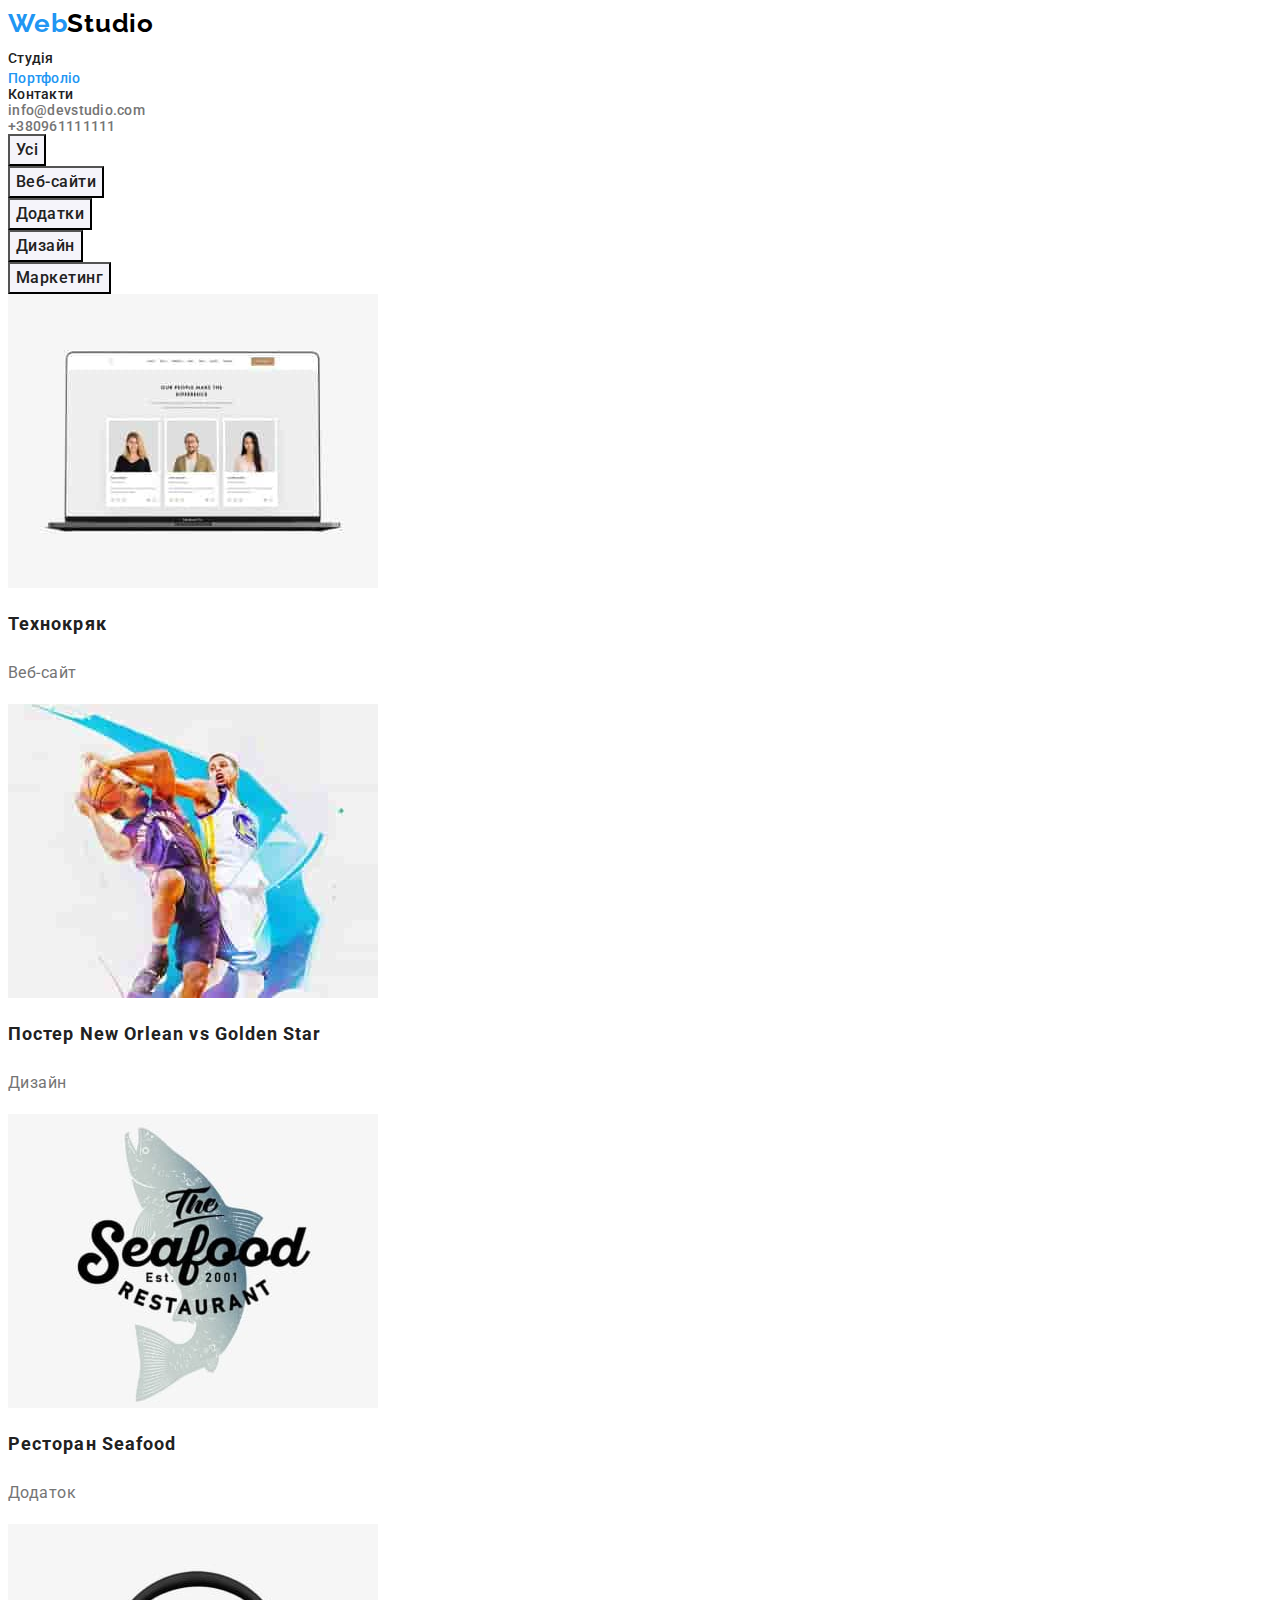
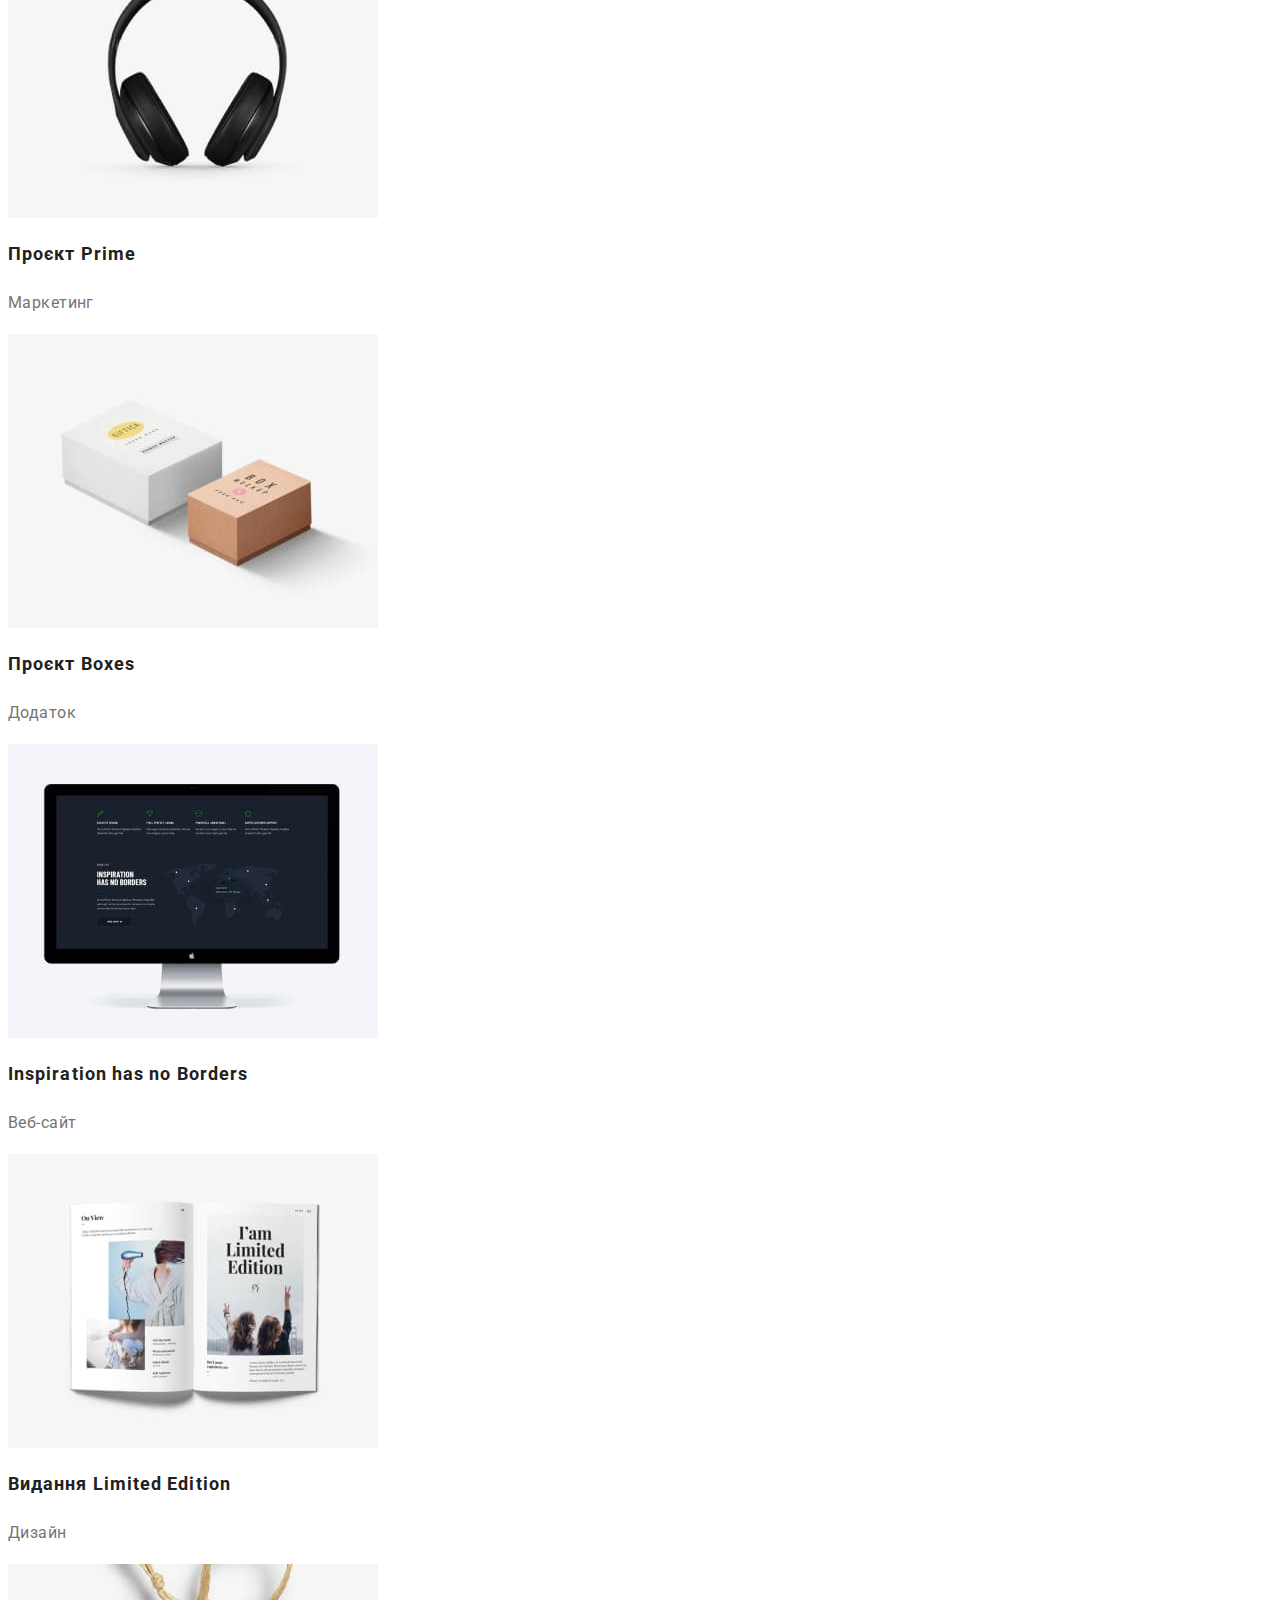
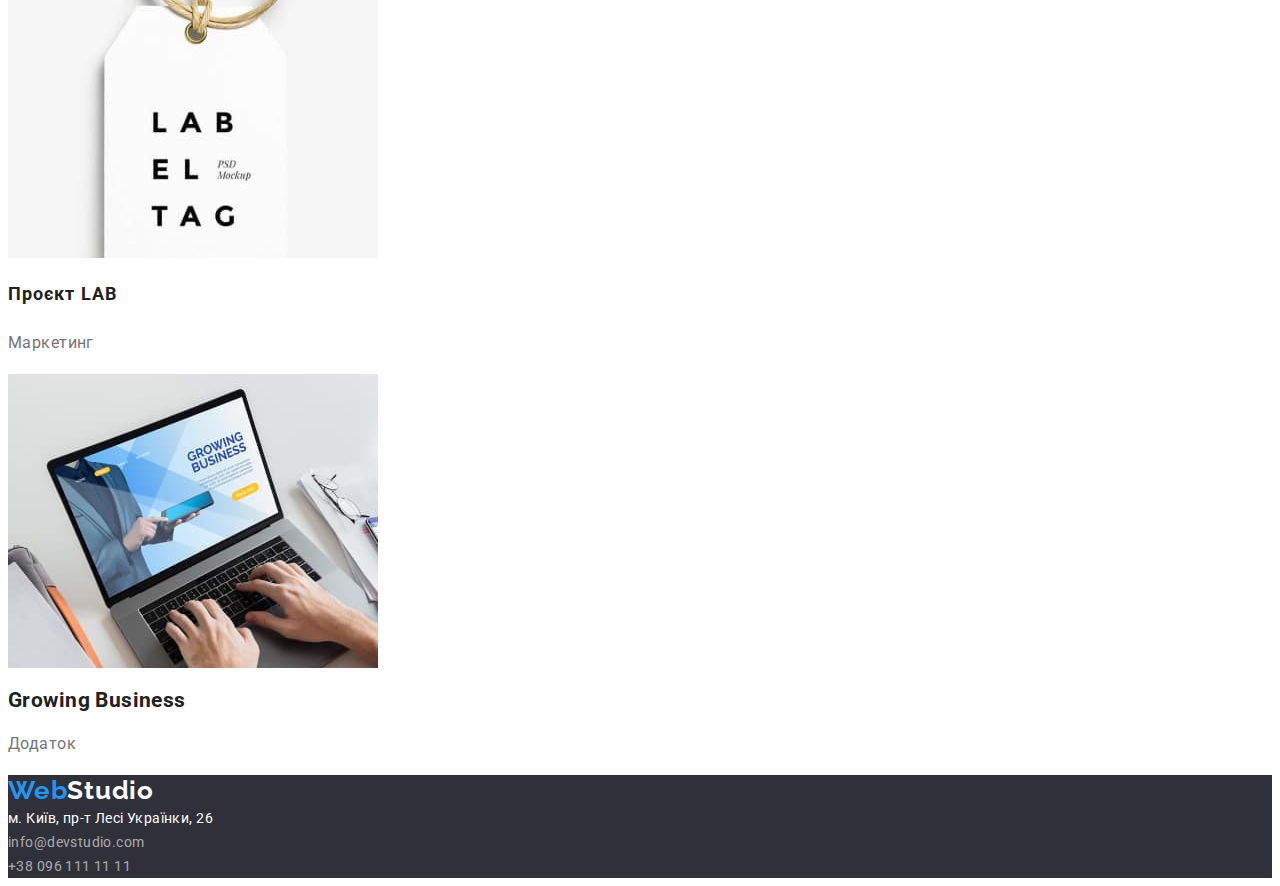
==== portfolio.html @ d277a76b ")" ====
<!DOCTYPE html>
<html lang="uk">
<head>
    <meta charset="UTF-8">
    <meta http-equiv="X-UA-Compatible" content="IE=edge">
    <meta name="viewport" content="width=device-width, initial-scale=1.0">
    <title>WebStudio</title>
    <link rel="preconnect" href="https://fonts.googleapis.com">
<link rel="preconnect" href="https://fonts.gstatic.com" crossorigin>
<link href="https://fonts.googleapis.com/css2?family=Raleway:wght@700&family=Roboto:wght@400;500;700;900&family=Tangerine:wght@700&display=swap" rel="stylesheet">
    <link rel="stylesheet" href="./css/styles.css" />
</head>
<body class="page">
   <header class="header">
    <a lang="en" class="logo" href="./index.html" target="_self" rel="noopener noreferrer">
        Web<span class="logo-header">Studio</span> 
    <nav class="nav">      
        <ul class="nav-list list">
            <li class="nav-item"><a class="link" href="./index.html" target="_self" rel="noopener noreferrer">Студія</a></li>
            <li class="nav-item"><a class="link current" href="./portfolio.html" target="_self" rel="noopener noreferrer">Портфоліо</a></li>
            <li class="nav-item"><a class="link" href="#">Контакти</a></li>
        </ul>
    </nav>
        <ul class="header-contacts list">
          <li class="contacts-item"><a class="link header-link"  href="mailto:info@devstudio.com">info@devstudio.com</a></li> 
           <li class="contacts-item"><a class="link"  href="tel:+380961111111">+380961111111</a></li> 
           
        </ul>
   </header>
   <main class="main">
    <section class="portfolio">
        <h1 class="visually-hidden">наші послуги</h1>
        <ul class="portfolio-button list">
            <li><button class="portfolio-btn"  type="button">Усі</button></li>
            <li><button class="portfolio-btn" type="button">Веб-сайти</button></li>
            <li><button class="portfolio-btn" type="button">Додатки</button></li>
            <li><button class="portfolio-btn" type="button">Дизайн</button></li>
            <li><button class="portfolio-btn" type="button">Маркетинг</button></li>
        </ul>
        <ul class="portfolio-list list">
            <li class="portfolio-item"><img class="img" 
              src="./images/portfolio/img1.jpg" 
              alt="три робітники"
                width="370"
                height="294"/>
                <h2 class="portfolio-heading">Технокряк</h2>
                <p class="portfolio-desc">Веб-сайт</p>
            </li>
                <li class="portfolio-item"> <img class="img" 
              src="./images/portfolio/img2.jpg" 
              alt="постер з двома баскетболістами"
                width="370"
                height="294"/>
            <h2 class="portfolio-heading">Постер <span lang="en">
              New Orlean vs Golden Star
          </span>
        </h2>
            <p class="portfolio-desc">Дизайн</p>
            </li>
                 <li class="portfolio-item"><img class="img" 
              src="./images/portfolio/img3.jpg" 
              alt="лого рибного ресторану"
                width="370"
                height="294"/>
            <h2 class="portfolio-heading">Ресторан<span lang="en">
              Seafood
          </span>
        </h2>
            <p class="portfolio-desc">Додаток</p>
            </li>
               <li class="portfolio-item"><img class="img" 
              src="./images/portfolio/img4.jpg" 
              alt="навушники"
                width="370"
                height="294"/>
            <h2 class="portfolio-heading">Проєкт<span lang="en">
              Prime
          </span></h2>
            <p class="portfolio-desc">Маркетинг</p>
            </li>
               <li class="portfolio-item"><img class="img" 
              src="./images/portfolio/img5.jpg" 
              alt="дві кортонні коробки"
                width="370"
                height="294"/>
            <h2 class="portfolio-heading">Проєкт <span lang="en">
              Boxes
          </span>
        </h2>
            <p class="portfolio-desc">Додаток

            </p>  
            </li>
             <li class="portfolio-item"><img class="img" 
              src="./images/portfolio/img6.jpg" alt="монітор"
                width="370"
                height="294"/>
            <h2 class="portfolio-heading" lang="en">Inspiration has no Borders</h2>
            <p class="portfolio-desc">Веб-сайт</p>
            </li>
                 <li class="portfolio-item"><img class="img" 
              src="./images/portfolio/img7.jpg" alt="відкрита книга"
                width="370"
                height="294"/>
            <h2 class="portfolio-heading">Видання<span lang="en">
              Limited Edition
          </span>
        </h2>
            <p class="portfolio-desc">Дизайн</p>
            </li>
                 <li class="portfolio-item"><img class="img" 
              src="./images/portfolio/img8.jpg" 
              alt="табличка з логотипом"
                width="370"
                height="294"/>
            <h2 class="portfolio-heading">Проєкт<span lang="en">
              LAB
          </span>
        </h2>
            <p class="portfolio-desc">Маркетинг</p>
            </li>
                 <li class="portfolio-item"><img class="img" 
              src="images/portfolio/img9.jpg" 
              alt="робочій процесс за ноутбуком"
                width="370"
                height="294"/>
            <h2 class="heading" lang="en">Growing Business</h2>
            <p class="portfolio-desc">Додаток</p>
            </li>
        </ul>
    </section>
   </main>
   <footer class="footer">
    <a lang="en" class="logo" href="./index.html" target="_self" rel="noopener noreferrer">
      Web<span class="logo-footer">Studio</span></a>

        <address class="contacts-adress">
          <ul class="address-list list">
            <li class="address-item">
              <a class="link" href="https://goo.gl/maps/aSpXMpWNMVP75BuT6" target="_blank" rel="noopener no referrer"> м.
                Київ, пр-т Лесі Українки, 26</a>
            </li>
            <li class="address-item-com">
              <a class="link" href="mailto:info@devstudio.com">info@devstudio.com</a>
            </li>
            <li class="address-item-tel">
                <a class="link" href="tel:+380961111111">+38 096 111 11 11</a>
              </li>
          </ul>
        </address>
  </footer>
</body>
</html>
---- css/styles.css ----
:root{
    /* fonts */
--main-font:"Roboto",sans-serif;
--secondary-font:"Raleway",sans-serif;
    /* text colors */
--main-text-cl:rgba(33, 33, 33, 1);
--title-cl:rgba(255, 255, 255, 1);
--link-cl: rgba(117, 117, 117, 1);
--link-tel:rgba(255, 255, 255, 0.6);
/* background-color: ; */
--main-bg-cl:rgb(245, 245, 245) ;
--hero-cl: rgba(47, 48, 58, 1);
--team-cl:rgba(245, 244, 250, 1);
--footer-cl:rgba( 47, 48, 58, 1);
--act-hero-btn:rgba(24, 140, 232, 1);
/* logo color */
--accent-cl:rgba( 33, 150, 243, 1);
--logo-cl:rgba(0, 0, 0, 1);
/* others */
}

body {
    font-size: 14px;
    font-family:var(--main-font);
    letter-spacing: 0.03em;
    color: var(--main-text-cl);
    background-color: var(--title-cl);
}
a {
    color: currentcolor;
    text-decoration: none;
}

.list {
    list-style: none;
    padding: 0;
    margin: 0;
}

    
/* header*/
.header{
    background-color: var(--title-cl);
}
.header .link:hover,
.header .link:focus {
    color: var(--accent-cl);
}
.logo{
    font-family: var(--secondary-font);
    font-size: 26px;
    line-height: calc(31 / 26);
    color: var(--accent-cl);
    font-weight: 700;
    letter-spacing: 0.03em;
}
.logo-header{
color:var(--logo-cl);
}
.nav{}

.nav-list .link.current {
    color: var(--accent-cl);
}
.nav-item{
    font-size: 14px;
    line-height: calc(16 / 14);
    color: var(--main-text-cl);
    font-weight: 500;
    letter-spacing: 0.02em;
}
.header-contacts {
    color: var(--link-cl);
}
.contacts-item{
    font-size: 14px;
    line-height: calc(16 / 14);
    font-weight: 500;
    letter-spacing: 0.02em;}
.main{}
.hero{
    background-color: var(--hero-cl);
}
.hero-title{
    font-size: 44px;
    line-height: calc(60 / 44);
    color: var(--title-cl);
    font-weight: 900;
    letter-spacing: 0.06em;
    text-transform: uppercase;
}
.hero-button{
    background-color: var(--accent-cl);
    font-family: var(--main-font);
    font-size: 16px;
    line-height: calc(30 / 16);
    color: var(--title-cl);
    font-weight: 700;
    letter-spacing: 0.06em;
    border-style: none;
    cursor: pointer;
}
.hero-button:active,
.hero-button:hover,
.hero-button:focus {
    background-color:var(--act-hero-btn) ;
}

/* features */
.visually-hidden{
        position: absolute;
        white-space: nowrap;
        width: 1px;
        height: 1px;
        overflow: hidden;
        border: 0;
        padding: 0;
        clip: rect(0 0 0 0);
        clip-path: inset(50%);
        margin: -1px;
    }
.features{}
.features-list{}
.features-item{}

.features-subtitle{
    font-size: 14px;
    line-height: calc(16 / 14);
    color: var(--main-text-cl);
    font-weight: 700;
    text-transform:uppercase;}
.text{
    font-size: 14px;
    line-height: calc(24 / 14);
    color: var(--link-cl);
}
/* about */
.about{}
.about-title{
    font-size: 36px;
    line-height: calc(42 / 36);
    color: var(--main-text-cl);
    font-weight: 700;
}
.about-list{}  
.about-item {} 

/* our time */
.team{
    background-color: var(--team-cl);
}
.team-title{
    font-size: 36px;
    line-height: calc(42/36);
    color: var(--main-text-cl);
    font-weight: 700;
}
.team-list{}
.team-item{
    background-color:var(--title-cl) ;
}
.team-name{
    font-size: 16px;
    line-height: calc(19 / 16);
    color: var(--main-text-cl);
    font-weight: 500;
}
.team-aside{ 
    font-size: 16px;
    line-height: calc(19 / 16);
    color: var(--link-cl);
    }
/* footer */
.footer{
background-color:var(--footer-cl) ;
}
.logo-footer{
    color: var(--title-cl);}
    
.footer .link:hover,
.footer .link:focus {
        color: var(--accent-cl);
    }
.contacts-adress{}
.address-list{}
.address-item{
    font-size: 14px;
    line-height: calc(24 / 14);
    color: var(--title-cl);
    letter-spacing: 0.03em;
    font-style: normal;
}
.address-item-com{
    color: var(--link-tel);
    font-style: normal;
    font-weight: 400;
    font-size: 14px;
    line-height: calc(24 / 14);
    letter-spacing: 0.03em;
}
.address-item-tel{
    font-style: normal;
    font-weight: 400;
    font-size: 14px;
    line-height: calc(24 / 14);
    letter-spacing: 0.03em;
    color: var(--link-tel);
}


              /* portfolio*/
 .portfolio{}  
 .portfolio-button{
    cursor: pointer;}           
 .portfolio-btn{
    font-family:var(--main-font) ;
    background-color: var(--team-cl);
    font-size: 16px;
    line-height: calc(26 / 16);
    color: var(--main-text-cl);
    font-weight: 500;
    letter-spacing: 0.03em;
    cursor: pointer;
 }
 .portfolio-btn:hover,
 .portfolio-btn:focus,
 .portfolio-btn:active{
    background-color: var(--accent-cl);
    color:var(--title-cl);
 }
 .portfolio-list{

 }
 .portfolio-item{

 }
 .img{}
 .portfolio-heading{
    font-style: normal;
    font-weight: 700;
    font-size: 18px;
    line-height: calc(36/18);
    letter-spacing: 0.06em;
    color: var(--main-text-cl);
 }
 .portfolio-desc{
    font-style: normal;
    font-weight: 400;
    font-size: 16px;
    line-height: calc(30/16);
    color: var(--link-cl);
 }
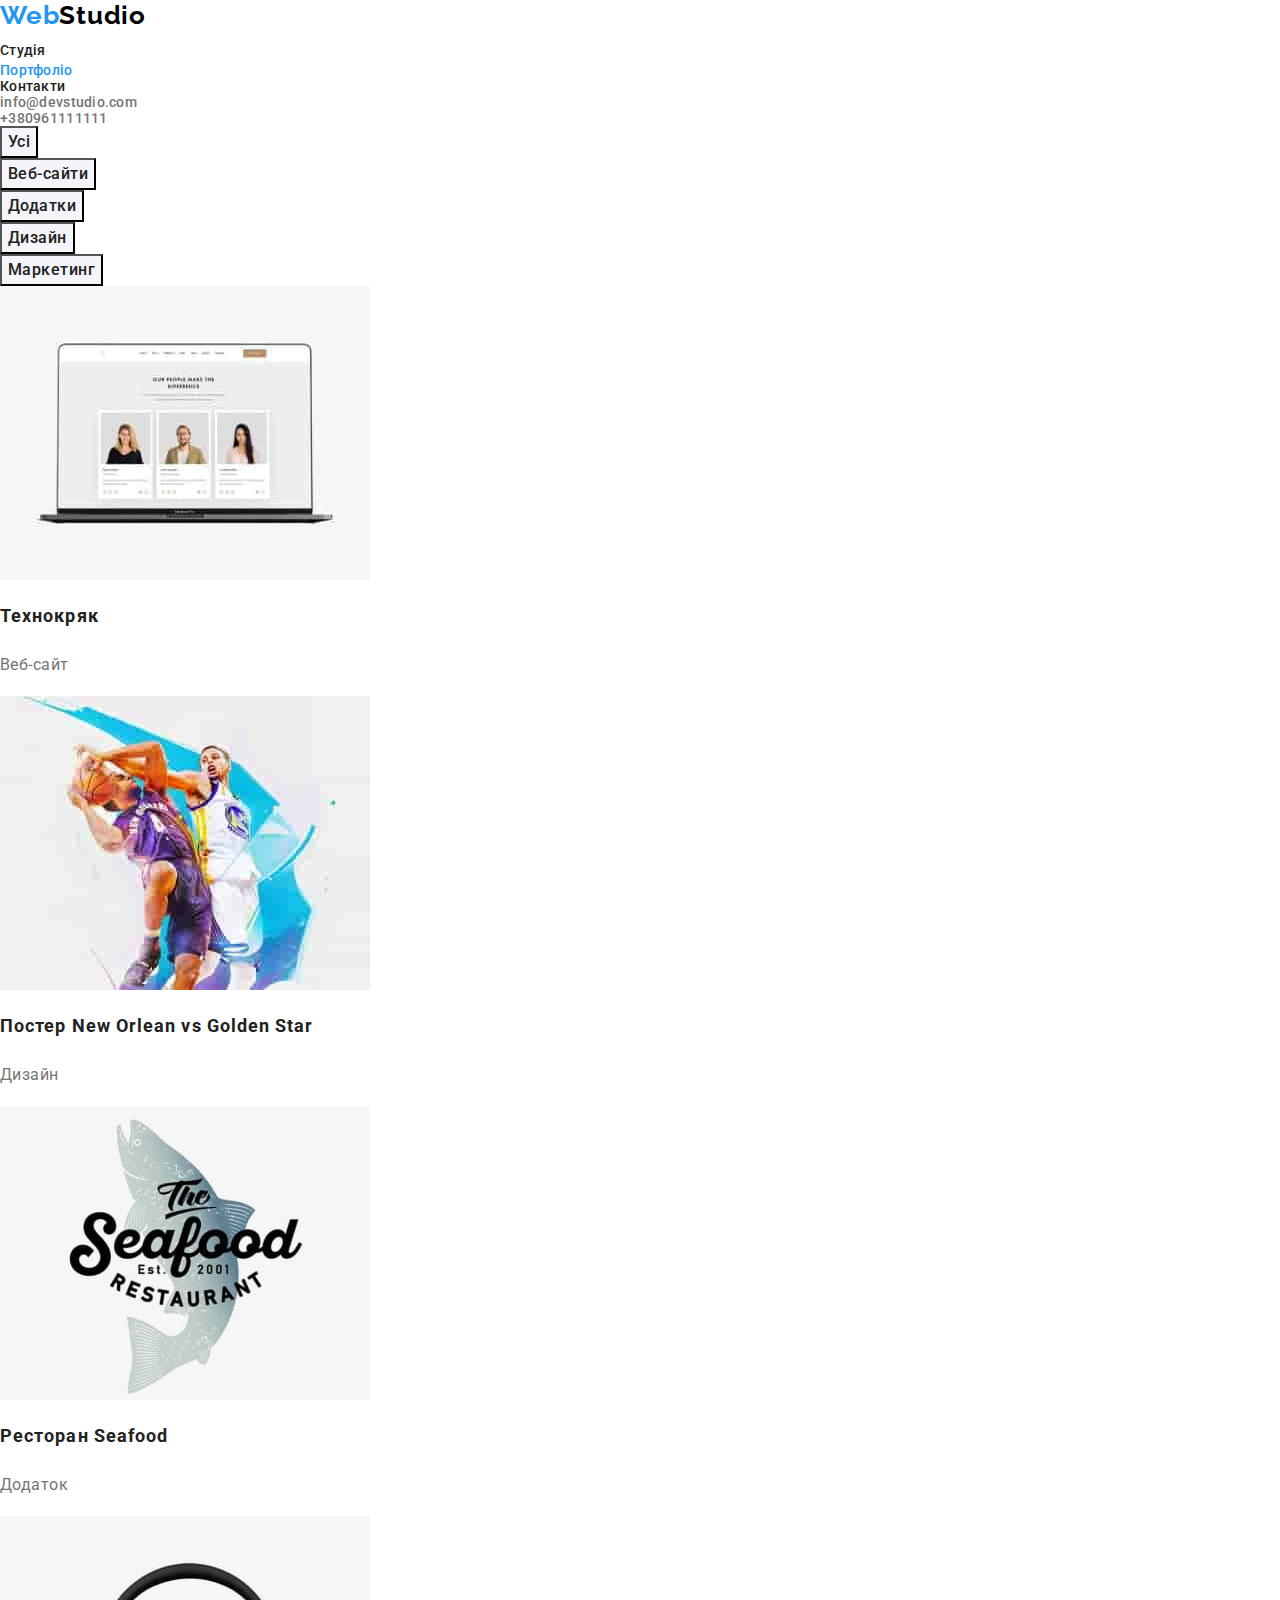
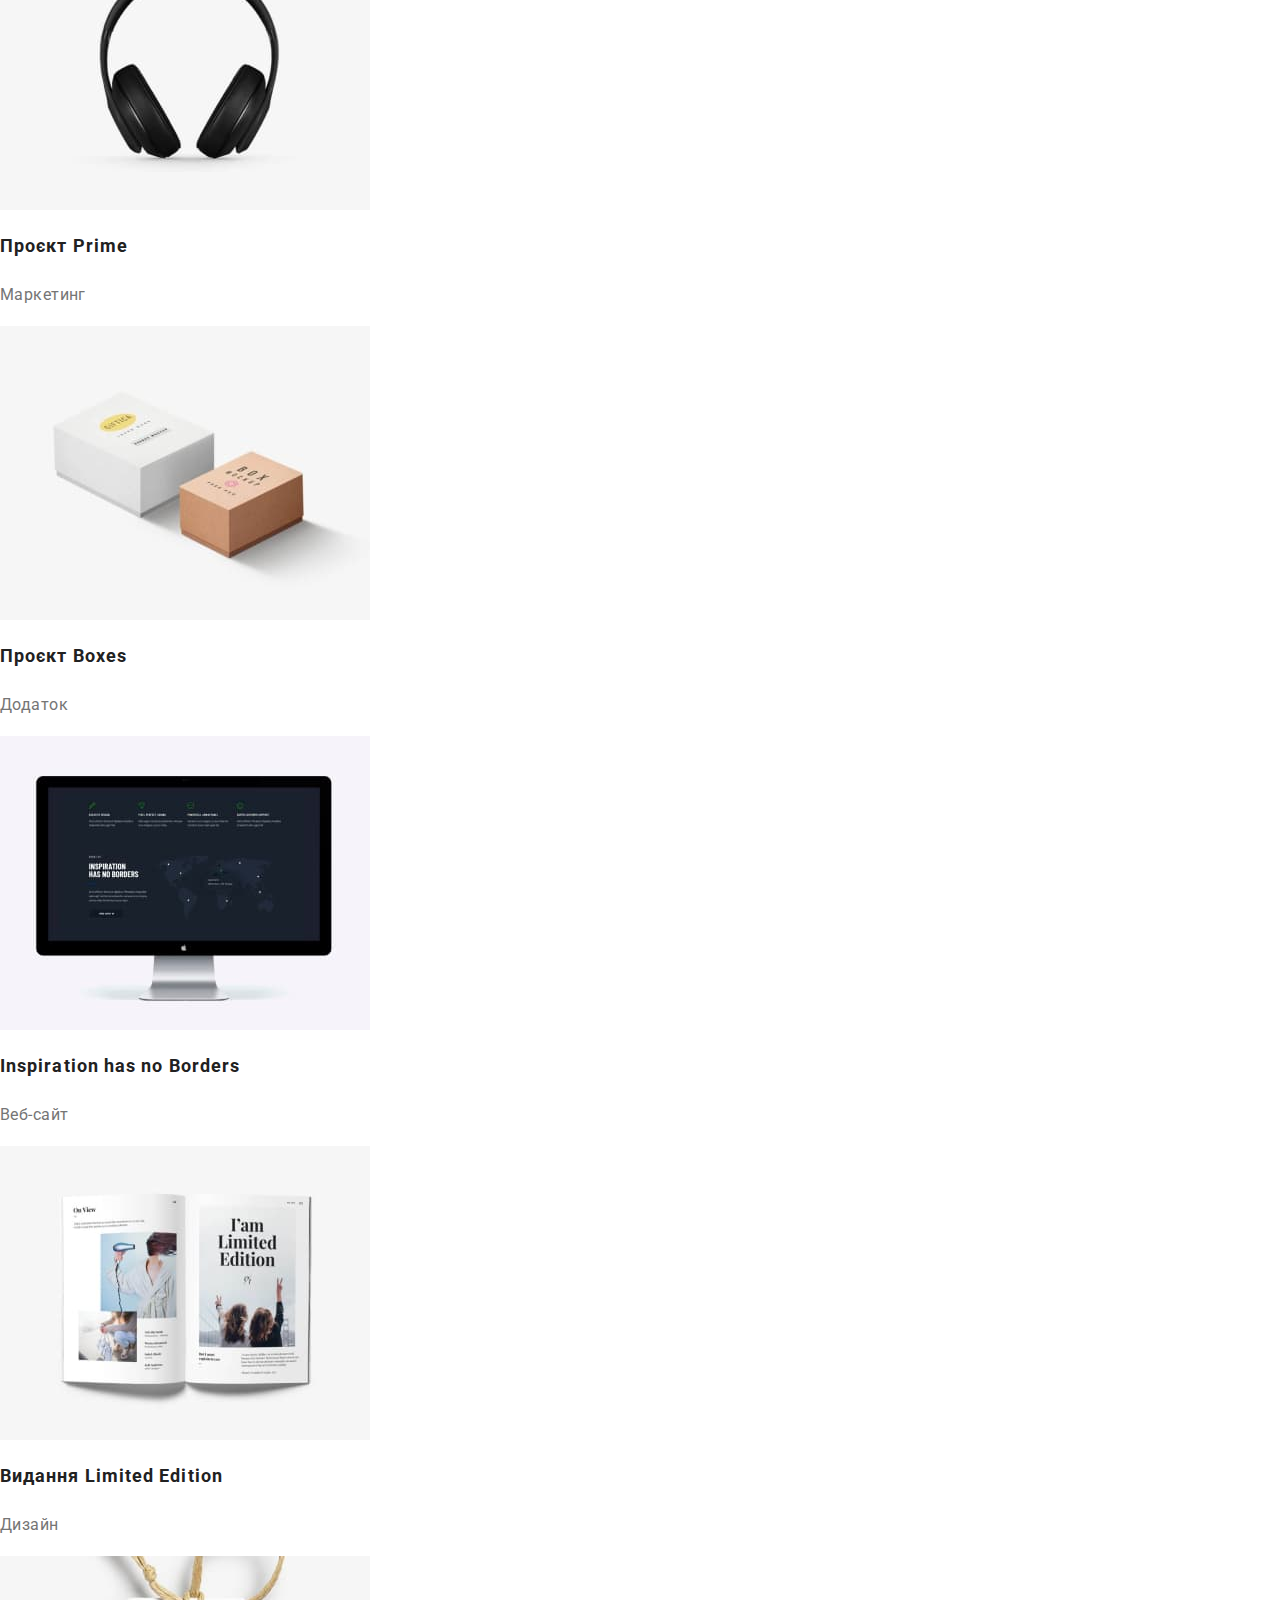
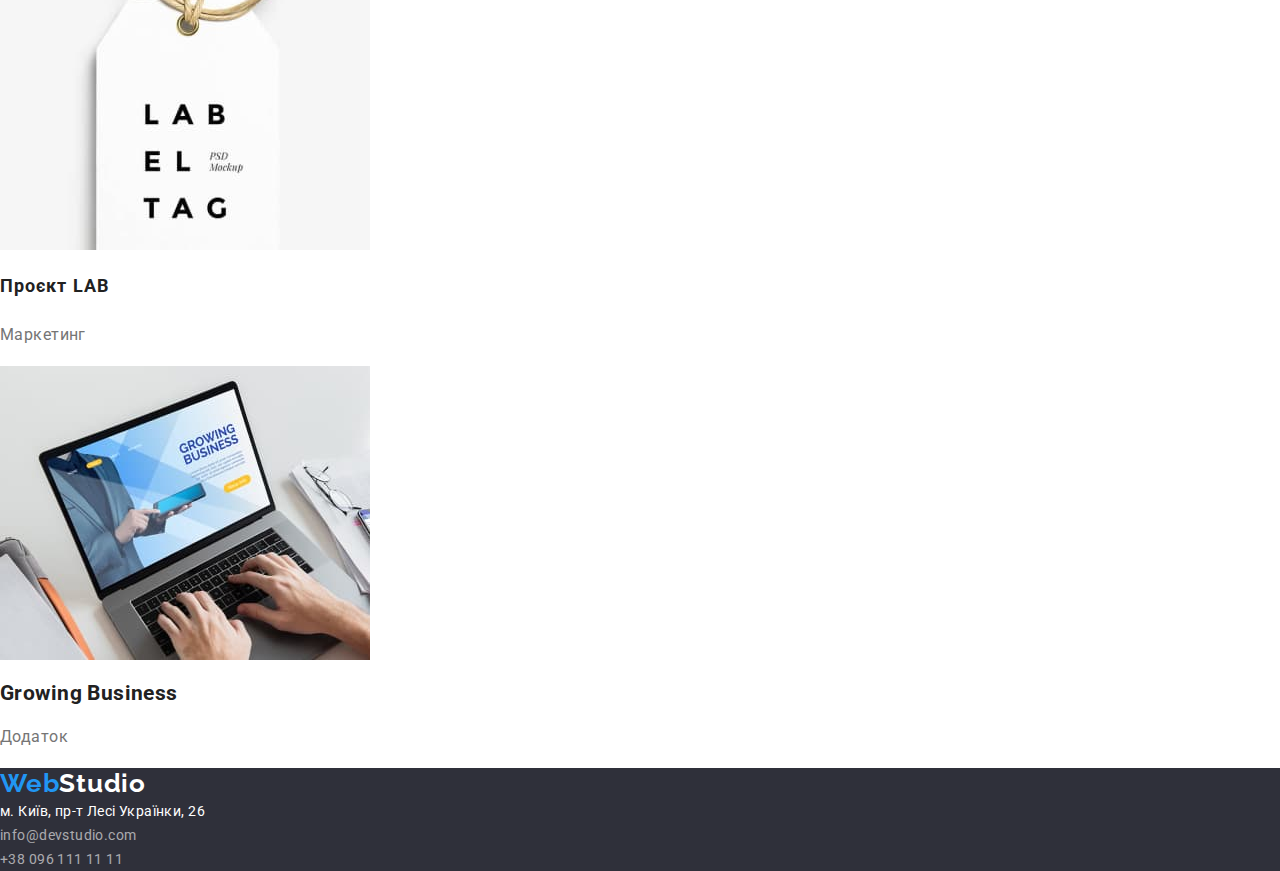
==== commit 85ce552a: "portf.prettierc" ====
--- a/portfolio.html
+++ b/portfolio.html
@@ -1,153 +1,140 @@
 <!DOCTYPE html>
 <html lang="uk">
+
 <head>
-    <meta charset="UTF-8">
-    <meta http-equiv="X-UA-Compatible" content="IE=edge">
-    <meta name="viewport" content="width=device-width, initial-scale=1.0">
-    <title>WebStudio</title>
-    <link rel="preconnect" href="https://fonts.googleapis.com">
-<link rel="preconnect" href="https://fonts.gstatic.com" crossorigin>
-<link href="https://fonts.googleapis.com/css2?family=Raleway:wght@700&family=Roboto:wght@400;500;700;900&family=Tangerine:wght@700&display=swap" rel="stylesheet">
+  <meta charset="UTF-8">
+  <meta http-equiv="X-UA-Compatible" content="IE=edge">
+  <meta name="viewport" content="width=device-width, initial-scale=1.0">
+  <title>WebStudio</title>
+  <link rel="preconnect" href="https://fonts.googleapis.com">
+  <link rel="preconnect" href="https://fonts.gstatic.com" crossorigin>
+  <link
+    href="https://fonts.googleapis.com/css2?family=Raleway:wght@700&family=Roboto:wght@400;500;700;900&family=Tangerine:wght@700&display=swap"
+    rel="stylesheet">
+  <link
+      rel="stylesheet"
+      href="https://cdnjs.cloudflare.com/ajax/libs/modern-normalize/1.1.0/modern-normalize.min.css"
+    />
     <link rel="stylesheet" href="./css/styles.css" />
 </head>
+
 <body class="page">
-   <header class="header">
+  <header class="header">
     <a lang="en" class="logo" href="./index.html" target="_self" rel="noopener noreferrer">
-        Web<span class="logo-header">Studio</span> 
-    <nav class="nav">      
+      Web<span class="logo-header">Studio</span>
+      <nav class="nav">
         <ul class="nav-list list">
-            <li class="nav-item"><a class="link" href="./index.html" target="_self" rel="noopener noreferrer">Студія</a></li>
-            <li class="nav-item"><a class="link current" href="./portfolio.html" target="_self" rel="noopener noreferrer">Портфоліо</a></li>
-            <li class="nav-item"><a class="link" href="#">Контакти</a></li>
+          <li class="nav-item"><a class="link" href="./index.html" target="_self" rel="noopener noreferrer">Студія</a>
+          </li>
+          <li class="nav-item"><a class="link current" href="./portfolio.html" target="_self"
+              rel="noopener noreferrer">Портфоліо</a></li>
+          <li class="nav-item"><a class="link" href="#">Контакти</a></li>
         </ul>
-    </nav>
-        <ul class="header-contacts list">
-          <li class="contacts-item"><a class="link header-link"  href="mailto:info@devstudio.com">info@devstudio.com</a></li> 
-           <li class="contacts-item"><a class="link"  href="tel:+380961111111">+380961111111</a></li> 
-           
-        </ul>
-   </header>
-   <main class="main">
+      </nav>
+      <ul class="header-contacts list">
+        <li class="contacts-item"><a class="link header-link" href="mailto:info@devstudio.com">info@devstudio.com</a>
+        </li>
+        <li class="contacts-item"><a class="link" href="tel:+380961111111">+380961111111</a></li>
+
+      </ul>
+  </header>
+  <main class="main">
     <section class="portfolio">
-        <h1 class="visually-hidden">наші послуги</h1>
-        <ul class="portfolio-button list">
-            <li><button class="portfolio-btn"  type="button">Усі</button></li>
-            <li><button class="portfolio-btn" type="button">Веб-сайти</button></li>
-            <li><button class="portfolio-btn" type="button">Додатки</button></li>
-            <li><button class="portfolio-btn" type="button">Дизайн</button></li>
-            <li><button class="portfolio-btn" type="button">Маркетинг</button></li>
-        </ul>
-        <ul class="portfolio-list list">
-            <li class="portfolio-item"><img class="img" 
-              src="./images/portfolio/img1.jpg" 
-              alt="три робітники"
-                width="370"
-                height="294"/>
-                <h2 class="portfolio-heading">Технокряк</h2>
-                <p class="portfolio-desc">Веб-сайт</p>
-            </li>
-                <li class="portfolio-item"> <img class="img" 
-              src="./images/portfolio/img2.jpg" 
-              alt="постер з двома баскетболістами"
-                width="370"
-                height="294"/>
-            <h2 class="portfolio-heading">Постер <span lang="en">
+      <h1 class="visually-hidden">наші послуги</h1>
+      <ul class="portfolio-button list">
+        <li><button class="portfolio-btn" type="button">Усі</button></li>
+        <li><button class="portfolio-btn" type="button">Веб-сайти</button></li>
+        <li><button class="portfolio-btn" type="button">Додатки</button></li>
+        <li><button class="portfolio-btn" type="button">Дизайн</button></li>
+        <li><button class="portfolio-btn" type="button">Маркетинг</button></li>
+      </ul>
+      <ul class="portfolio-list list">
+        <li class="portfolio-item">
+          <img class="img" src="./images/portfolio/img1.jpg" alt="три робітники" width="370" height="294" />
+          <h2 class="portfolio-heading">Технокряк</h2>
+          <p class="portfolio-desc">Веб-сайт</p>
+        </li>
+        <li class="portfolio-item">
+          <img class="img" src="./images/portfolio/img2.jpg" alt="постер з двома баскетболістами" width="370"
+            height="294" />
+          <h2 class="portfolio-heading">Постер <span lang="en">
               New Orlean vs Golden Star
-          </span>
-        </h2>
-            <p class="portfolio-desc">Дизайн</p>
-            </li>
-                 <li class="portfolio-item"><img class="img" 
-              src="./images/portfolio/img3.jpg" 
-              alt="лого рибного ресторану"
-                width="370"
-                height="294"/>
-            <h2 class="portfolio-heading">Ресторан<span lang="en">
+            </span>
+          </h2>
+          <p class="portfolio-desc">Дизайн</p>
+        </li>
+        <li class="portfolio-item">
+          <img class="img" src="./images/portfolio/img3.jpg" alt="лого рибного ресторану" width="370" height="294" />
+          <h2 class="portfolio-heading">Ресторан<span lang="en">
               Seafood
-          </span>
-        </h2>
-            <p class="portfolio-desc">Додаток</p>
-            </li>
-               <li class="portfolio-item"><img class="img" 
-              src="./images/portfolio/img4.jpg" 
-              alt="навушники"
-                width="370"
-                height="294"/>
-            <h2 class="portfolio-heading">Проєкт<span lang="en">
+            </span>
+          </h2>
+          <p class="portfolio-desc">Додаток</p>
+        </li>
+        <li class="portfolio-item">
+          <img class="img" src="./images/portfolio/img4.jpg" alt="навушники" width="370" height="294" />
+          <h2 class="portfolio-heading">Проєкт<span lang="en">
               Prime
-          </span></h2>
-            <p class="portfolio-desc">Маркетинг</p>
-            </li>
-               <li class="portfolio-item"><img class="img" 
-              src="./images/portfolio/img5.jpg" 
-              alt="дві кортонні коробки"
-                width="370"
-                height="294"/>
-            <h2 class="portfolio-heading">Проєкт <span lang="en">
+            </span></h2>
+          <p class="portfolio-desc">Маркетинг</p>
+        </li>
+        <li class="portfolio-item">
+          <img class="img" src="./images/portfolio/img5.jpg" alt="дві кортонні коробки" width="370" height="294" />
+          <h2 class="portfolio-heading">Проєкт<span lang="en">
               Boxes
-          </span>
-        </h2>
-            <p class="portfolio-desc">Додаток
-
-            </p>  
-            </li>
-             <li class="portfolio-item"><img class="img" 
-              src="./images/portfolio/img6.jpg" alt="монітор"
-                width="370"
-                height="294"/>
-            <h2 class="portfolio-heading" lang="en">Inspiration has no Borders</h2>
-            <p class="portfolio-desc">Веб-сайт</p>
-            </li>
-                 <li class="portfolio-item"><img class="img" 
-              src="./images/portfolio/img7.jpg" alt="відкрита книга"
-                width="370"
-                height="294"/>
-            <h2 class="portfolio-heading">Видання<span lang="en">
+            </span>
+          </h2>
+          <p class="portfolio-desc">Додаток
+          </p>
+        </li>
+        <li class="portfolio-item">
+          <img class="img" src="./images/portfolio/img6.jpg" alt="монітор" width="370" height="294" />
+          <h2 class="portfolio-heading" lang="en">Inspiration has no Borders</h2>
+          <p class="portfolio-desc">Веб-сайт</p>
+        </li>
+        <li class="portfolio-item">
+          <img class="img" src="./images/portfolio/img7.jpg" alt="відкрита книга" width="370" height="294" />
+          <h2 class="portfolio-heading">Видання<span lang="en">
               Limited Edition
-          </span>
-        </h2>
-            <p class="portfolio-desc">Дизайн</p>
-            </li>
-                 <li class="portfolio-item"><img class="img" 
-              src="./images/portfolio/img8.jpg" 
-              alt="табличка з логотипом"
-                width="370"
-                height="294"/>
-            <h2 class="portfolio-heading">Проєкт<span lang="en">
+            </span>
+          </h2>
+          <p class="portfolio-desc">Дизайн</p>
+        </li>
+        <li class="portfolio-item">
+          <img class="img" src="./images/portfolio/img8.jpg" alt="табличка з логотипом" width="370" height="294" />
+          <h2 class="portfolio-heading">Проєкт<span lang="en">
               LAB
-          </span>
-        </h2>
-            <p class="portfolio-desc">Маркетинг</p>
-            </li>
-                 <li class="portfolio-item"><img class="img" 
-              src="images/portfolio/img9.jpg" 
-              alt="робочій процесс за ноутбуком"
-                width="370"
-                height="294"/>
-            <h2 class="heading" lang="en">Growing Business</h2>
-            <p class="portfolio-desc">Додаток</p>
-            </li>
-        </ul>
+            </span>
+          </h2>
+          <p class="portfolio-desc">Маркетинг</p>
+        </li>
+        <li class="portfolio-item">
+          <img class="img" src="images/portfolio/img9.jpg" alt="робочій процесс за ноутбуком" width="370"
+            height="294" />
+          <h2 class="heading" lang="en">Growing Business</h2>
+          <p class="portfolio-desc">Додаток</p>
+        </li>
+      </ul>
     </section>
-   </main>
-   <footer class="footer">
+  </main>
+  <footer class="footer">
     <a lang="en" class="logo" href="./index.html" target="_self" rel="noopener noreferrer">
       Web<span class="logo-footer">Studio</span></a>
-
-        <address class="contacts-adress">
-          <ul class="address-list list">
-            <li class="address-item">
-              <a class="link" href="https://goo.gl/maps/aSpXMpWNMVP75BuT6" target="_blank" rel="noopener no referrer"> м.
-                Київ, пр-т Лесі Українки, 26</a>
-            </li>
-            <li class="address-item-com">
-              <a class="link" href="mailto:info@devstudio.com">info@devstudio.com</a>
-            </li>
-            <li class="address-item-tel">
-                <a class="link" href="tel:+380961111111">+38 096 111 11 11</a>
-              </li>
-          </ul>
-        </address>
+    <address class="contacts-adress">
+      <ul class="address-list list">
+        <li class="address-item">
+          <a class="link" href="https://goo.gl/maps/aSpXMpWNMVP75BuT6" target="_blank" rel="noopener no referrer"> м.
+            Київ, пр-т Лесі Українки, 26</a>
+        </li>
+        <li class="address-item-com">
+          <a class="link" href="mailto:info@devstudio.com">info@devstudio.com</a>
+        </li>
+        <li class="address-item-tel">
+          <a class="link" href="tel:+380961111111">+38 096 111 11 11</a>
+        </li>
+      </ul>
+    </address>
   </footer>
 </body>
+
 </html>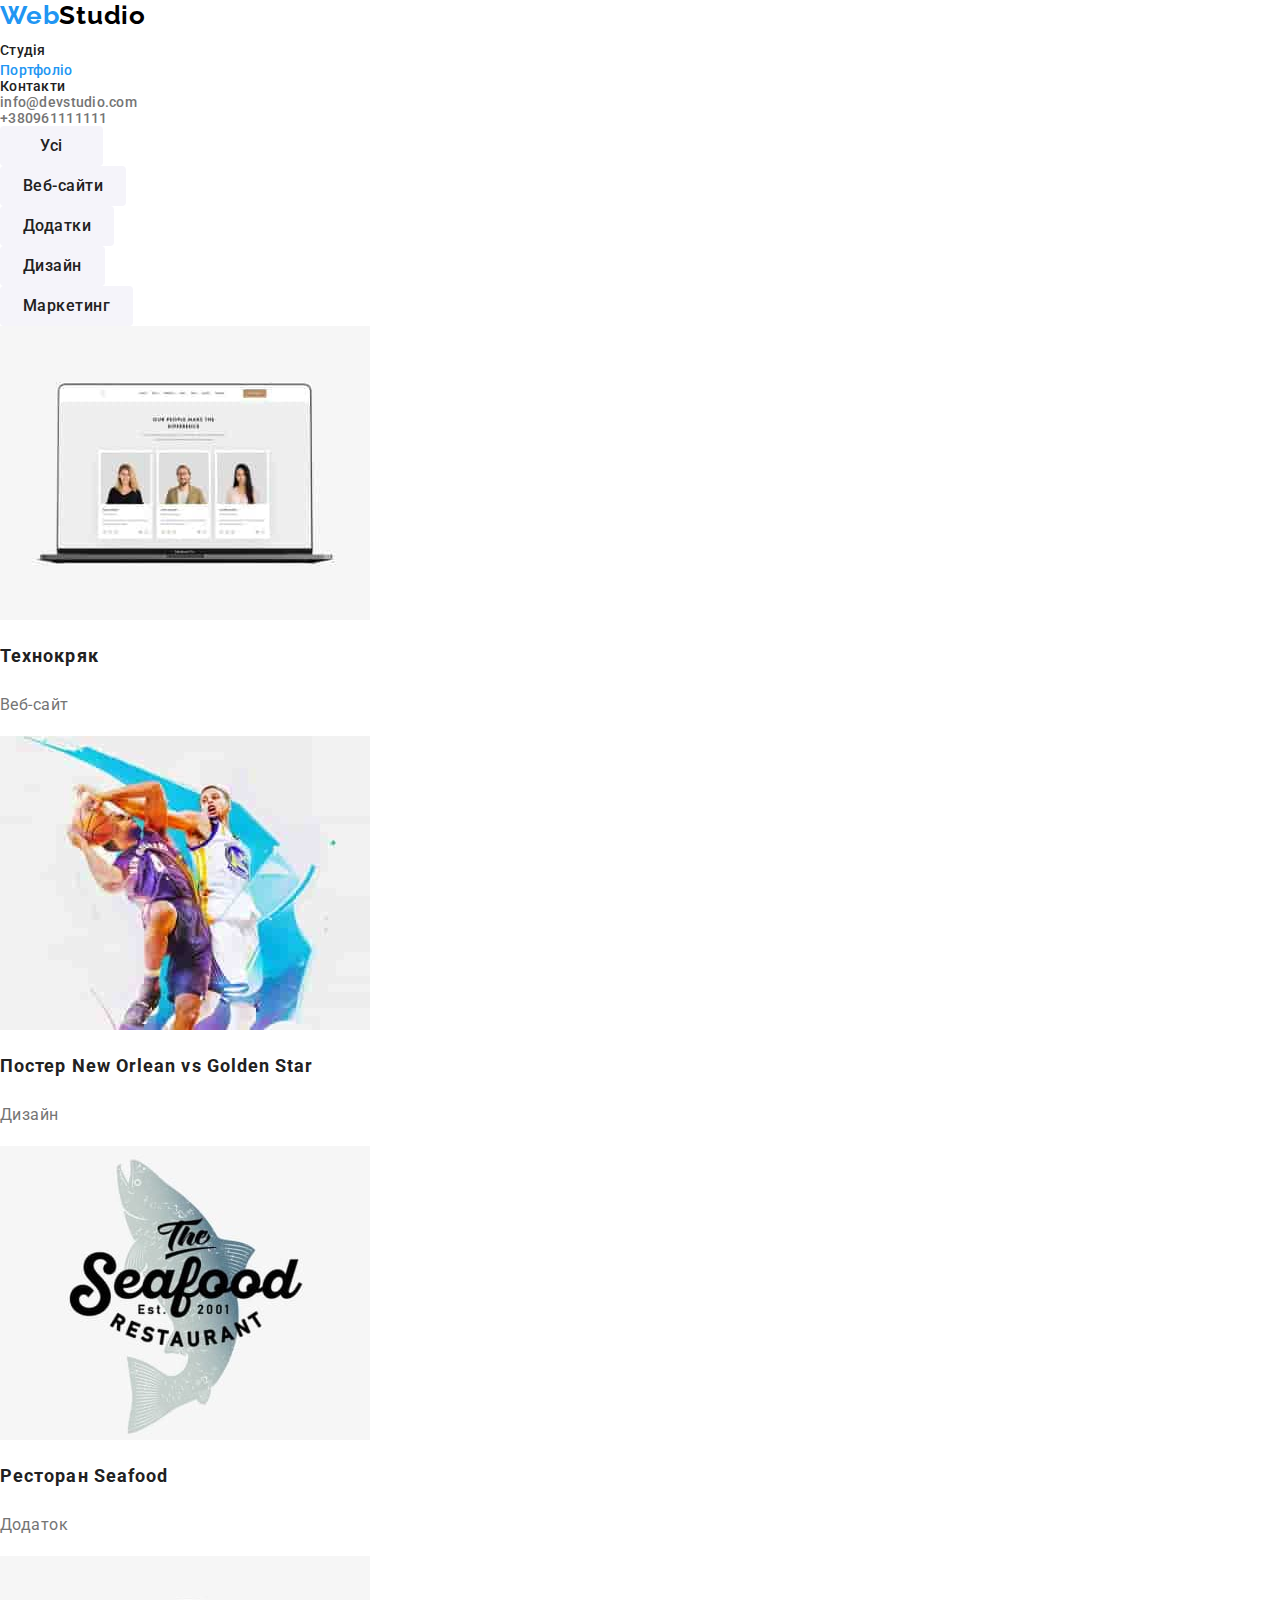
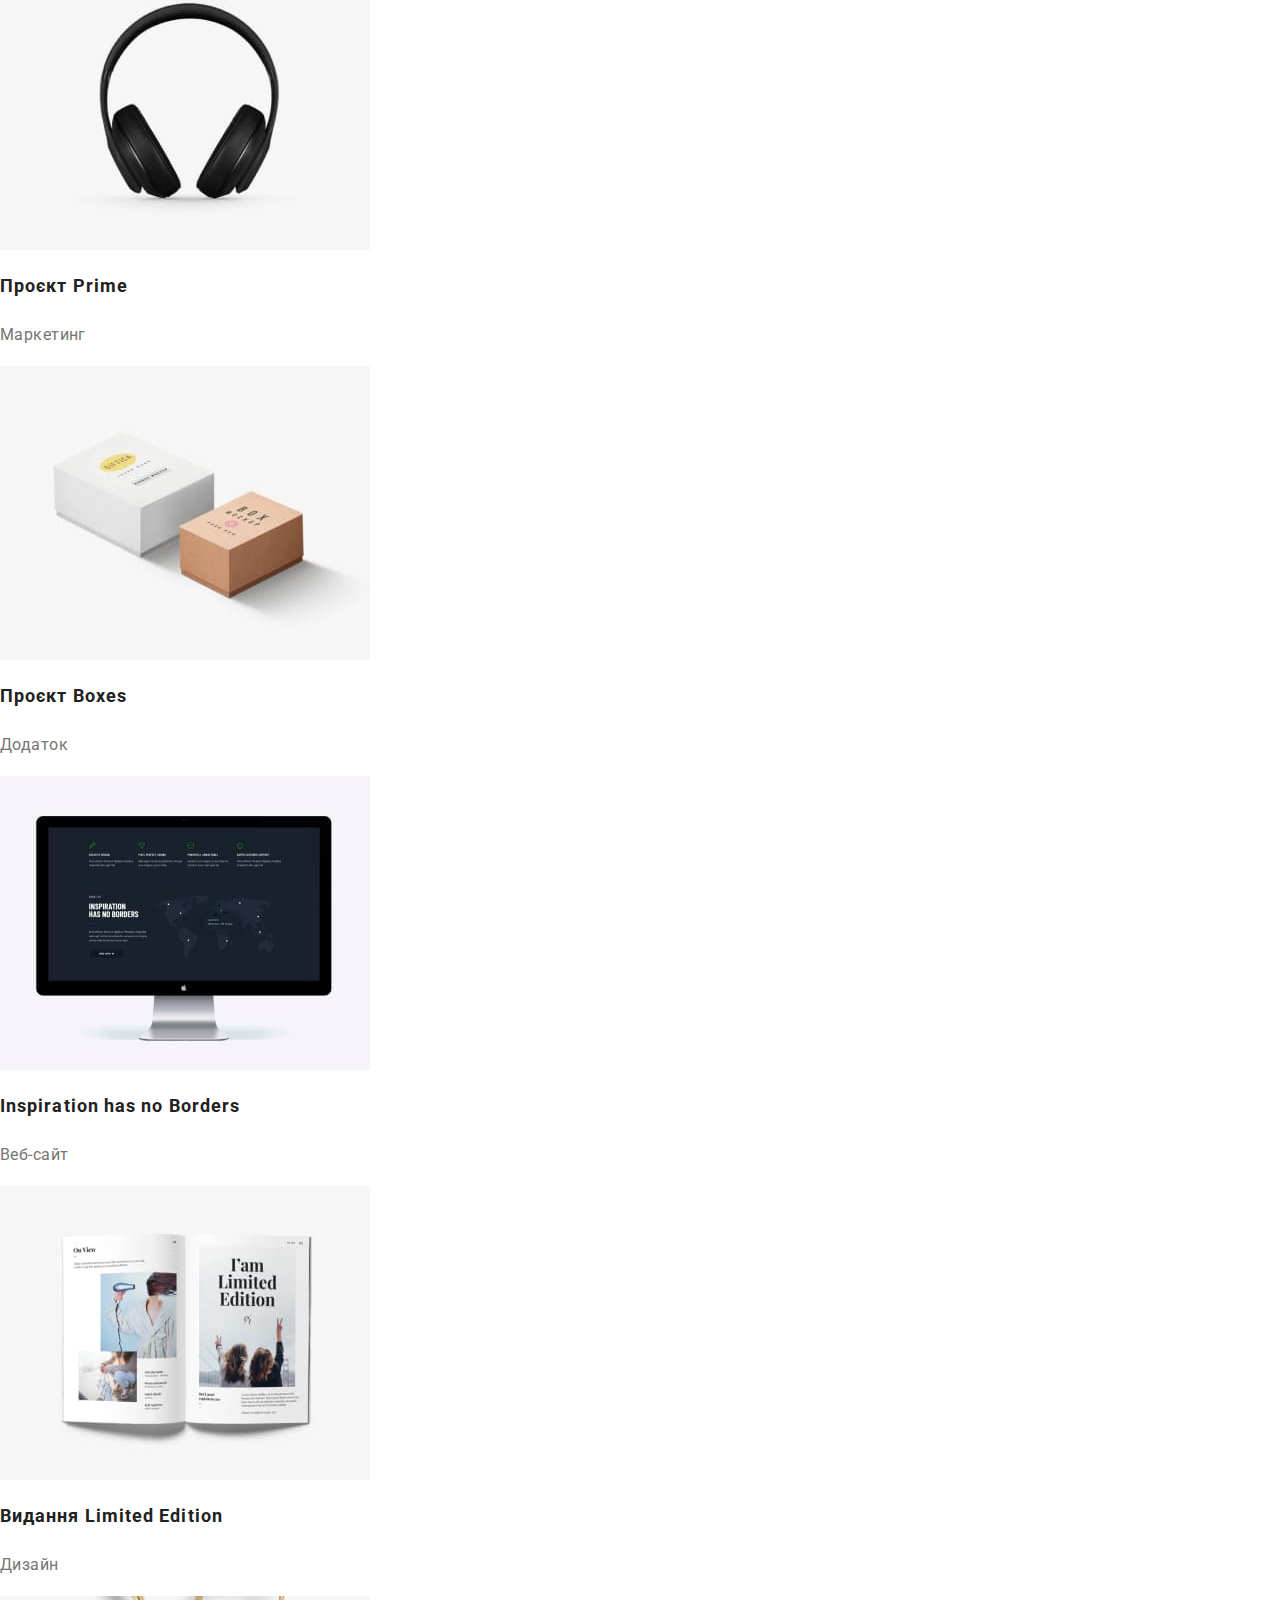
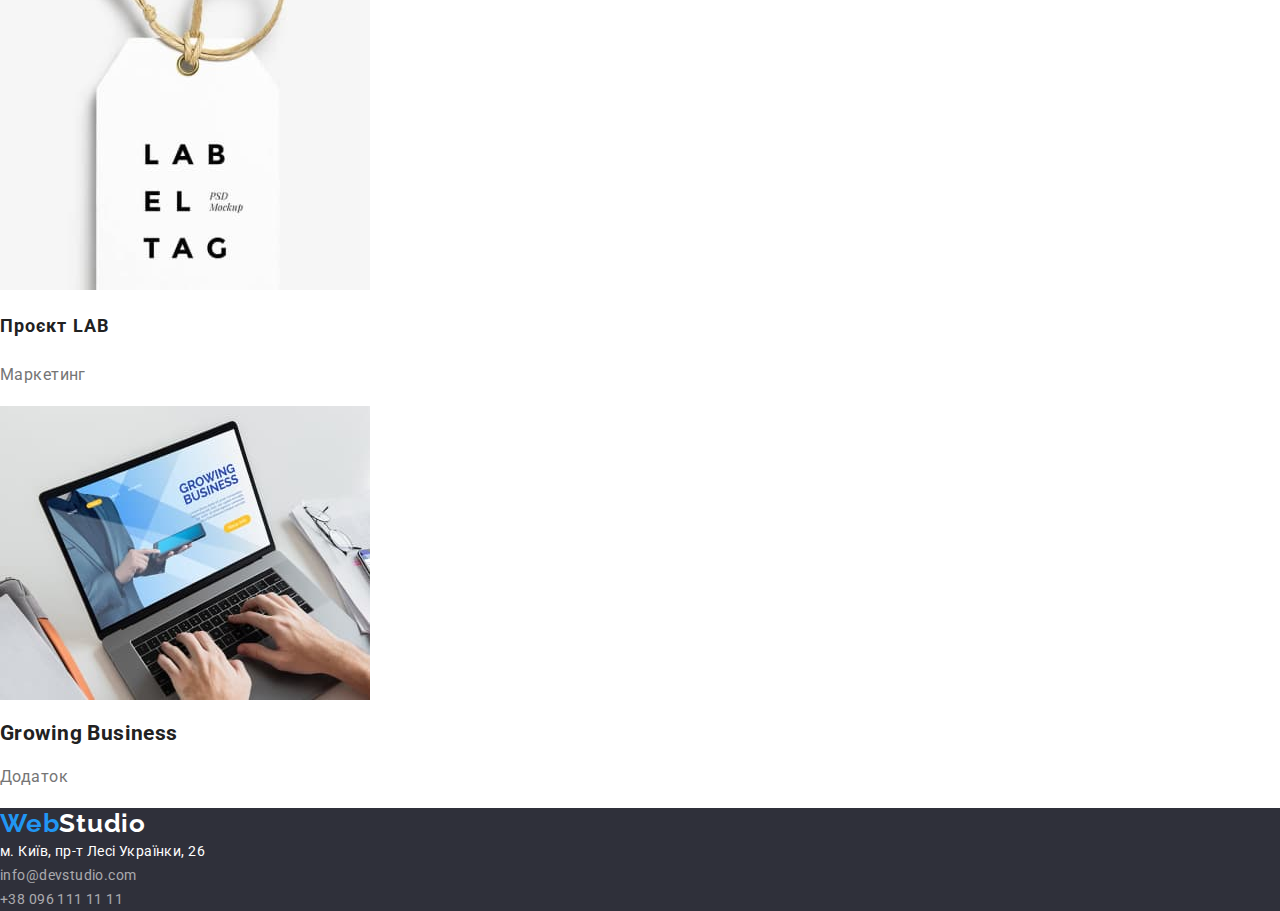
==== commit 9cc73089: "3 homework" ====
--- a/portfolio.html
+++ b/portfolio.html
@@ -19,6 +19,7 @@
 </head>
 
 <body class="page">
+  <div class="container">
   <header class="header">
     <a lang="en" class="logo" href="./index.html" target="_self" rel="noopener noreferrer">
       Web<span class="logo-header">Studio</span>
@@ -38,6 +39,7 @@
 
       </ul>
   </header>
+  </div>
   <main class="main">
     <section class="portfolio">
       <h1 class="visually-hidden">наші послуги</h1>
--- a/css/styles.css
+++ b/css/styles.css
@@ -36,7 +36,11 @@
     padding: 0;
     margin: 0;
 }
-
+.container{
+    margin-left: auto;
+    margin-right: auto;
+    width: 1600px;
+}
     
 /* header*/
 .header{
@@ -78,10 +82,21 @@
     font-weight: 500;
     letter-spacing: 0.02em;}
 .main{}
+.container-hero{
+    width: 1600px;
+    margin-left: auto;
+    margin-right: auto;
+}
 .hero{
     background-color: var(--hero-cl);
+    text-align: center;
+    margin-bottom: 94px;
+    padding-top: 280px;
+    padding-bottom: 280px;
 }
 .hero-title{
+    margin-top: 0;
+    margin-bottom: 30px;
     font-size: 44px;
     line-height: calc(60 / 44);
     color: var(--title-cl);
@@ -90,6 +105,9 @@
     text-transform: uppercase;
 }
 .hero-button{
+    display:inline-block;
+    padding: 10px 32px;
+    min-width: 216px;
     background-color: var(--accent-cl);
     font-family: var(--main-font);
     font-size: 16px;
@@ -99,6 +117,9 @@
     letter-spacing: 0.06em;
     border-style: none;
     cursor: pointer;
+    border-radius: 4px;
+    text-align: center;
+    border: 1px solid transparent;
 }
 .hero-button:active,
 .hero-button:hover,
@@ -119,7 +140,15 @@
         clip-path: inset(50%);
         margin: -1px;
     }
-.features{}
+.features{
+    margin-top: 94px;
+    margin-bottom: 94px;
+    width: 1170px;
+}
+.container-features{
+    width: 1170px;
+
+}
 .features-list{}
 .features-item{}
 
@@ -128,19 +157,29 @@
     line-height: calc(16 / 14);
     color: var(--main-text-cl);
     font-weight: 700;
-    text-transform:uppercase;}
+    text-transform:uppercase;
+    margin-top: 0;
+    margin-bottom: 10px;
+}
+    
 .text{
     font-size: 14px;
     line-height: calc(24 / 14);
     color: var(--link-cl);
+    margin-top: 0;
+    margin-bottom: 0px;
 }
 /* about */
-.about{}
+.about{
+    margin-top: 94px;
+    margin-bottom: 94px;
+}
 .about-title{
     font-size: 36px;
     line-height: calc(42 / 36);
     color: var(--main-text-cl);
     font-weight: 700;
+    text-align: center;
 }
 .about-list{}  
 .about-item {} 
@@ -148,24 +187,33 @@
 /* our time */
 .team{
     background-color: var(--team-cl);
+    margin-top: 94;
+    margin-bottom: 0;
+    padding-top: 94px;
+    margin-bottom: 94px;
 }
 .team-title{
     font-size: 36px;
     line-height: calc(42/36);
     color: var(--main-text-cl);
     font-weight: 700;
+    text-align: center;
 }
 .team-list{}
 .team-item{
     background-color:var(--title-cl) ;
 }
 .team-name{
+    margin-top: 30px;
+    margin-bottom: 10px;
     font-size: 16px;
     line-height: calc(19 / 16);
     color: var(--main-text-cl);
     font-weight: 500;
 }
 .team-aside{ 
+    margin-top: 0;
+    margin-bottom: 30px;
     font-size: 16px;
     line-height: calc(19 / 16);
     color: var(--link-cl);
@@ -221,6 +269,12 @@
     font-weight: 500;
     letter-spacing: 0.03em;
     cursor: pointer;
+    text-align: center;
+    border-radius: 4px;
+    border: 1px solid transparent;
+    display: inline-block;
+    padding: 6px 22px;
+    min-width: 103px;
  }
  .portfolio-btn:hover,
  .portfolio-btn:focus,
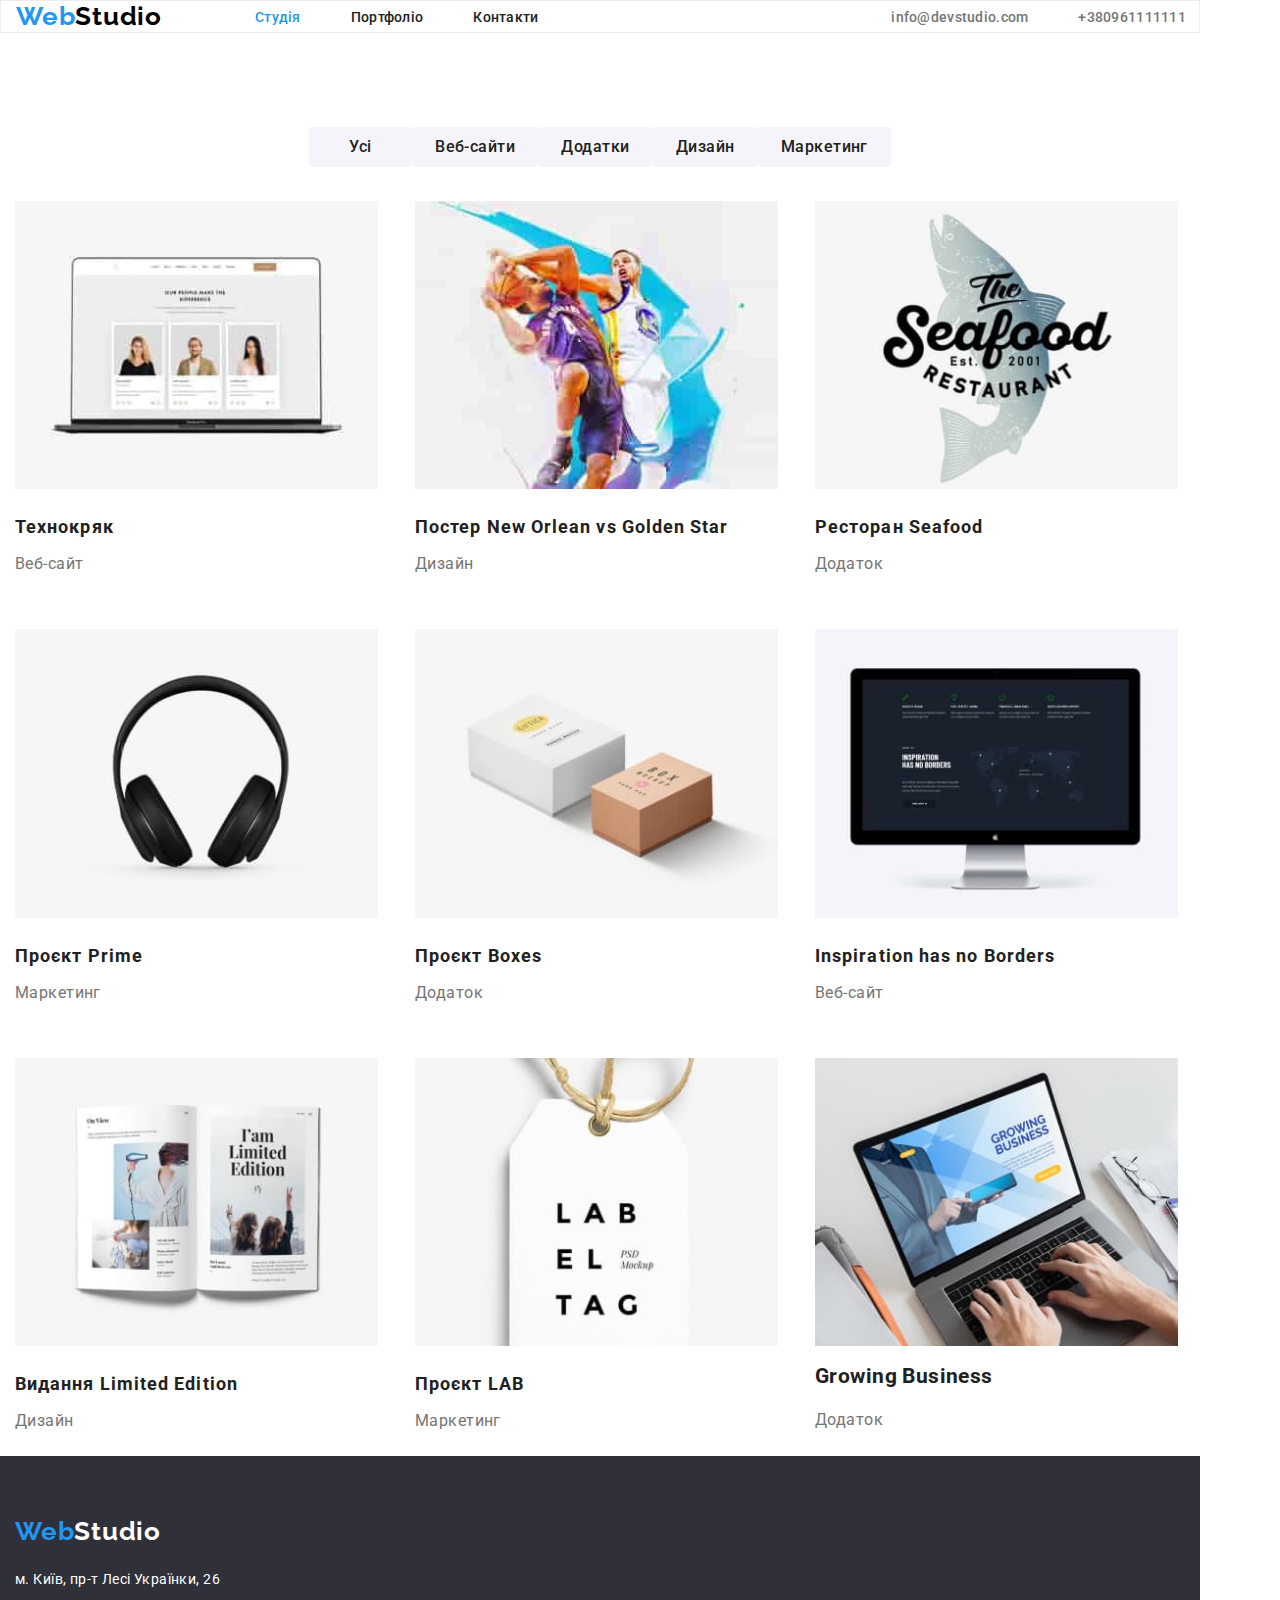
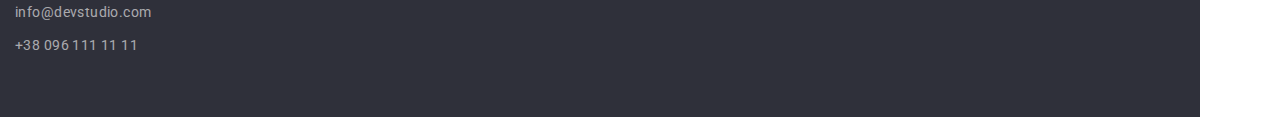
==== commit 04c530c1: "homework" ====
--- a/portfolio.html
+++ b/portfolio.html
@@ -1,47 +1,54 @@
 <!DOCTYPE html>
 <html lang="uk">
-
-<head>
-  <meta charset="UTF-8">
-  <meta http-equiv="X-UA-Compatible" content="IE=edge">
-  <meta name="viewport" content="width=device-width, initial-scale=1.0">
-  <title>WebStudio</title>
-  <link rel="preconnect" href="https://fonts.googleapis.com">
-  <link rel="preconnect" href="https://fonts.gstatic.com" crossorigin>
-  <link
-    href="https://fonts.googleapis.com/css2?family=Raleway:wght@700&family=Roboto:wght@400;500;700;900&family=Tangerine:wght@700&display=swap"
-    rel="stylesheet">
-  <link
+  <head>
+    <meta charset="UTF-8" />
+    <meta http-equiv="X-UA-Compatible" content="IE=edge" />
+    <meta name="viewport" content="width=device-width, initial-scale=1.0" />
+    <title>WebStudio</title>
+    <link rel="preconnect" href="https://fonts.googleapis.com" />
+    <link rel="preconnect" href="https://fonts.gstatic.com" crossorigin />
+    <link
+      href="https://fonts.googleapis.com/css2?family=Raleway:wght@700&family=Roboto:wght@400;500;700;900&family=Tangerine:wght@700&display=swap"
+      rel="stylesheet"
+    />
+    <link
       rel="stylesheet"
       href="https://cdnjs.cloudflare.com/ajax/libs/modern-normalize/1.1.0/modern-normalize.min.css"
     />
     <link rel="stylesheet" href="./css/styles.css" />
-</head>
-
-<body class="page">
-  <div class="container">
-  <header class="header">
-    <a lang="en" class="logo" href="./index.html" target="_self" rel="noopener noreferrer">
-      Web<span class="logo-header">Studio</span>
+  </head>
+  <body class=" page">
+    <header class="header">
+      <div class="container main-nav">
+      <a lang="en" class="logo" href="./index.html" target="_self" rel="noopener noreferrer">
+        Web<span class="logo-header">Studio</span>
+      </a>
       <nav class="nav">
         <ul class="nav-list list">
-          <li class="nav-item"><a class="link" href="./index.html" target="_self" rel="noopener noreferrer">Студія</a>
+          <li class="nav-item">
+            <a class="link current" href="./index.html" target="_self" rel="noopener noreferrer">
+              Студія
+            </a>
           </li>
-          <li class="nav-item"><a class="link current" href="./portfolio.html" target="_self"
-              rel="noopener noreferrer">Портфоліо</a></li>
+          <li class="nav-item">
+            <a class="link" href="./portfolio.html" target="_self" rel="noopener noreferrer">
+              Портфоліо
+            </a>
+          </li>
           <li class="nav-item"><a class="link" href="#">Контакти</a></li>
         </ul>
       </nav>
       <ul class="header-contacts list">
-        <li class="contacts-item"><a class="link header-link" href="mailto:info@devstudio.com">info@devstudio.com</a>
+        <li class="contacts-item">
+          <a class="link header-link" href="mailto:info@devstudio.com">info@devstudio.com</a>
         </li>
         <li class="contacts-item"><a class="link" href="tel:+380961111111">+380961111111</a></li>
-
       </ul>
-  </header>
-  </div>
+    </header>
+    </div>
   <main class="main">
     <section class="portfolio">
+      <div class="container">
       <h1 class="visually-hidden">наші послуги</h1>
       <ul class="portfolio-button list">
         <li><button class="portfolio-btn" type="button">Усі</button></li>
@@ -53,73 +60,92 @@
       <ul class="portfolio-list list">
         <li class="portfolio-item">
           <img class="img" src="./images/portfolio/img1.jpg" alt="три робітники" width="370" height="294" />
+          <div>
           <h2 class="portfolio-heading">Технокряк</h2>
           <p class="portfolio-desc">Веб-сайт</p>
+          </div>
         </li>
         <li class="portfolio-item">
           <img class="img" src="./images/portfolio/img2.jpg" alt="постер з двома баскетболістами" width="370"
             height="294" />
+              <div>
           <h2 class="portfolio-heading">Постер <span lang="en">
               New Orlean vs Golden Star
             </span>
           </h2>
           <p class="portfolio-desc">Дизайн</p>
+          </div>
         </li>
         <li class="portfolio-item">
           <img class="img" src="./images/portfolio/img3.jpg" alt="лого рибного ресторану" width="370" height="294" />
+          <div>
           <h2 class="portfolio-heading">Ресторан<span lang="en">
               Seafood
             </span>
           </h2>
           <p class="portfolio-desc">Додаток</p>
+          </div>
         </li>
         <li class="portfolio-item">
           <img class="img" src="./images/portfolio/img4.jpg" alt="навушники" width="370" height="294" />
+          <div>
           <h2 class="portfolio-heading">Проєкт<span lang="en">
               Prime
             </span></h2>
           <p class="portfolio-desc">Маркетинг</p>
+          </div>
         </li>
         <li class="portfolio-item">
           <img class="img" src="./images/portfolio/img5.jpg" alt="дві кортонні коробки" width="370" height="294" />
+          <div>
           <h2 class="portfolio-heading">Проєкт<span lang="en">
               Boxes
             </span>
           </h2>
           <p class="portfolio-desc">Додаток
           </p>
+          </div>
         </li>
         <li class="portfolio-item">
           <img class="img" src="./images/portfolio/img6.jpg" alt="монітор" width="370" height="294" />
+          <div>
           <h2 class="portfolio-heading" lang="en">Inspiration has no Borders</h2>
           <p class="portfolio-desc">Веб-сайт</p>
+          </div>
         </li>
         <li class="portfolio-item">
           <img class="img" src="./images/portfolio/img7.jpg" alt="відкрита книга" width="370" height="294" />
+          <div>
           <h2 class="portfolio-heading">Видання<span lang="en">
               Limited Edition
             </span>
           </h2>
           <p class="portfolio-desc">Дизайн</p>
+          </div>
         </li>
         <li class="portfolio-item">
           <img class="img" src="./images/portfolio/img8.jpg" alt="табличка з логотипом" width="370" height="294" />
+          <div>
           <h2 class="portfolio-heading">Проєкт<span lang="en">
               LAB
             </span>
           </h2>
           <p class="portfolio-desc">Маркетинг</p>
+          </div>
         </li>
         <li class="portfolio-item">
           <img class="img" src="images/portfolio/img9.jpg" alt="робочій процесс за ноутбуком" width="370"
             height="294" />
+            <div>
           <h2 class="heading" lang="en">Growing Business</h2>
           <p class="portfolio-desc">Додаток</p>
+          </div>
         </li>
       </ul>
+    </div>
     </section>
   </main>
-  <footer class="footer">
+  <footer class="footer container">
     <a lang="en" class="logo" href="./index.html" target="_self" rel="noopener noreferrer">
       Web<span class="logo-footer">Studio</span></a>
     <address class="contacts-adress">
--- a/css/styles.css
+++ b/css/styles.css
@@ -20,6 +20,7 @@
 }
 
 body {
+    width: 1200px;
     font-size: 14px;
     font-family:var(--main-font);
     letter-spacing: 0.03em;
@@ -36,15 +37,23 @@
     padding: 0;
     margin: 0;
 }
+.img {
+    display: block;
+    max-width: 100%;
+    height: auto;
+}
 .container{
     margin-left: auto;
     margin-right: auto;
-    width: 1600px;
+    width: 1200px;
+    padding-right: 15px;
+    padding-left: 15px;
 }
     
 /* header*/
 .header{
     background-color: var(--title-cl);
+    border: 1px solid #ECECEC;
 }
 .header .link:hover,
 .header .link:focus {
@@ -61,12 +70,29 @@
 .logo-header{
 color:var(--logo-cl);
 }
-.nav{}
-
+/* main nav */
+.header .main-nav{
+    display: flex;
+    align-items: center;
+}
+.nav{
+    display: flex;
+}
+/* .nav-list li{
+    margin-right: 50px;
+} */
+.nav-list .nav-item:not(:last-child){
+    margin-right: 50px;
+}
+.nav-list{
+    display: flex;
+    margin-left: 93px;
+}
 .nav-list .link.current {
     color: var(--accent-cl);
 }
 .nav-item{
+    display: block;
     font-size: 14px;
     line-height: calc(16 / 14);
     color: var(--main-text-cl);
@@ -74,29 +100,33 @@
     letter-spacing: 0.02em;
 }
 .header-contacts {
+    display: flex;
+    margin-left:auto;
     color: var(--link-cl);
+}
+.header-contacts .contacts-item:not(:last-child){
+    margin-right: 50px;
 }
 .contacts-item{
     font-size: 14px;
     line-height: calc(16 / 14);
     font-weight: 500;
     letter-spacing: 0.02em;}
-.main{}
-.container-hero{
-    width: 1600px;
-    margin-left: auto;
-    margin-right: auto;
-}
+.main{
+    width: 1200px;
+}
+
+
 .hero{
+    width: 1200px;
     background-color: var(--hero-cl);
     text-align: center;
-    margin-bottom: 94px;
-    padding-top: 280px;
-    padding-bottom: 280px;
-}
+    padding-top: 200px;
+    padding-bottom: 200px;
+}
+
 .hero-title{
     margin-top: 0;
-    margin-bottom: 30px;
     font-size: 44px;
     line-height: calc(60 / 44);
     color: var(--title-cl);
@@ -121,6 +151,8 @@
     text-align: center;
     border: 1px solid transparent;
 }
+
+
 .hero-button:active,
 .hero-button:hover,
 .hero-button:focus {
@@ -141,16 +173,19 @@
         margin: -1px;
     }
 .features{
-    margin-top: 94px;
-    margin-bottom: 94px;
-    width: 1170px;
-}
-.container-features{
-    width: 1170px;
-
-}
-.features-list{}
-.features-item{}
+    
+}
+
+.features-list{
+    display: flex;
+    padding-top: 94px;
+}
+.features-item{
+    margin-right: 30px;
+}
+ .features-item:nth-child(4n){
+    margin-right: 0;
+}
 
 .features-subtitle{
     font-size: 14px;
@@ -171,26 +206,35 @@
 }
 /* about */
 .about{
-    margin-top: 94px;
-    margin-bottom: 94px;
+    width: 1200px;
+    padding-top: 94px;
+    padding-bottom: 94px;
+
 }
 .about-title{
+    margin-top: 0;
+    margin-bottom: 50px;
     font-size: 36px;
     line-height: calc(42 / 36);
     color: var(--main-text-cl);
     font-weight: 700;
     text-align: center;
 }
-.about-list{}  
-.about-item {} 
+.about-list{
+    display: flex;
+}  
+.about-item {
+    margin-right: 30px;
+} 
+.about-item:nth-child(3n){
+    margin-right: 0;
+}
 
 /* our time */
 .team{
     background-color: var(--team-cl);
-    margin-top: 94;
-    margin-bottom: 0;
-    padding-top: 94px;
-    margin-bottom: 94px;
+   
+    padding-bottom: 94px;
 }
 .team-title{
     font-size: 36px;
@@ -198,10 +242,23 @@
     color: var(--main-text-cl);
     font-weight: 700;
     text-align: center;
-}
-.team-list{}
+    margin-bottom: 50px;
+    margin-top: 0;
+}
+.team-list{
+    display: flex;
+    text-align: center;
+}
 .team-item{
     background-color:var(--title-cl) ;
+    margin-right: 30px;
+    box-shadow: 0px 1px 3px rgba(0, 0, 0, 0.12), 0px 1px 1px rgba(0, 0, 0, 0.14), 0px 2px 1px rgba(0, 0, 0, 0.2);
+    border-radius: 0px 0px 4px 4px;
+   
+}
+.team-item:nth-child(4n) {
+    margin-right: 0;
+    width: 270px;
 }
 .team-name{
     margin-top: 30px;
@@ -210,6 +267,7 @@
     line-height: calc(19 / 16);
     color: var(--main-text-cl);
     font-weight: 500;
+    text-align: center;
 }
 .team-aside{ 
     margin-top: 0;
@@ -217,13 +275,23 @@
     font-size: 16px;
     line-height: calc(19 / 16);
     color: var(--link-cl);
+    text-align: center;
     }
 /* footer */
 .footer{
-background-color:var(--footer-cl) ;
-}
+    width: 1200px;
+    padding-top: 60px;
+    padding-bottom: 60px;
+    background-color:var(--footer-cl) ;
+
+}
+
 .logo-footer{
-    color: var(--title-cl);}
+    color: var(--title-cl);
+   
+}
+    
+
     
 .footer .link:hover,
 .footer .link:focus {
@@ -232,6 +300,7 @@
 .contacts-adress{}
 .address-list{}
 .address-item{
+    padding-top: 20px;
     font-size: 14px;
     line-height: calc(24 / 14);
     color: var(--title-cl);
@@ -239,6 +308,7 @@
     font-style: normal;
 }
 .address-item-com{
+    padding-top: 9px;
     color: var(--link-tel);
     font-style: normal;
     font-weight: 400;
@@ -247,6 +317,7 @@
     letter-spacing: 0.03em;
 }
 .address-item-tel{
+    padding-top: 9px;
     font-style: normal;
     font-weight: 400;
     font-size: 14px;
@@ -259,7 +330,13 @@
               /* portfolio*/
  .portfolio{}  
  .portfolio-button{
-    cursor: pointer;}           
+    display: flex;
+    cursor: pointer;
+    justify-content: center;
+    padding-top: 94px;
+    padding-bottom: 34px;
+} 
+
  .portfolio-btn{
     font-family:var(--main-font) ;
     background-color: var(--team-cl);
@@ -282,14 +359,37 @@
     background-color: var(--accent-cl);
     color:var(--title-cl);
  }
+
  .portfolio-list{
-
- }
+    display: flex;
+    flex-wrap: wrap;
+ }
+  .flex-container {
+    width: 1200px;
+    margin-left: auto;
+    margin-right: auto;
+    display: flex;
+    flex-wrap: wrap;
+    padding-left: 15px;
+    padding-right: 15px;
+    margin-bottom: 94px;
+  }
  .portfolio-item{
-
- }
- .img{}
+    width: 363px;
+    margin-right: 37px;
+    margin-bottom: 30px;
+    
+    
+ }
+ .portfolio-item:nth-child( 3n ){
+    margin-right: 0px;
+ }
+ .portfolio-item:nth-last-child( -n+3){
+    margin-bottom: 0;
+ }
  .portfolio-heading{
+    margin-top: 20px;
+    margin-bottom: 4px;
     font-style: normal;
     font-weight: 700;
     font-size: 18px;
@@ -298,6 +398,8 @@
     color: var(--main-text-cl);
  }
  .portfolio-desc{
+    margin-top: 0;
+   margin-bottom: 20px;
     font-style: normal;
     font-weight: 400;
     font-size: 16px;
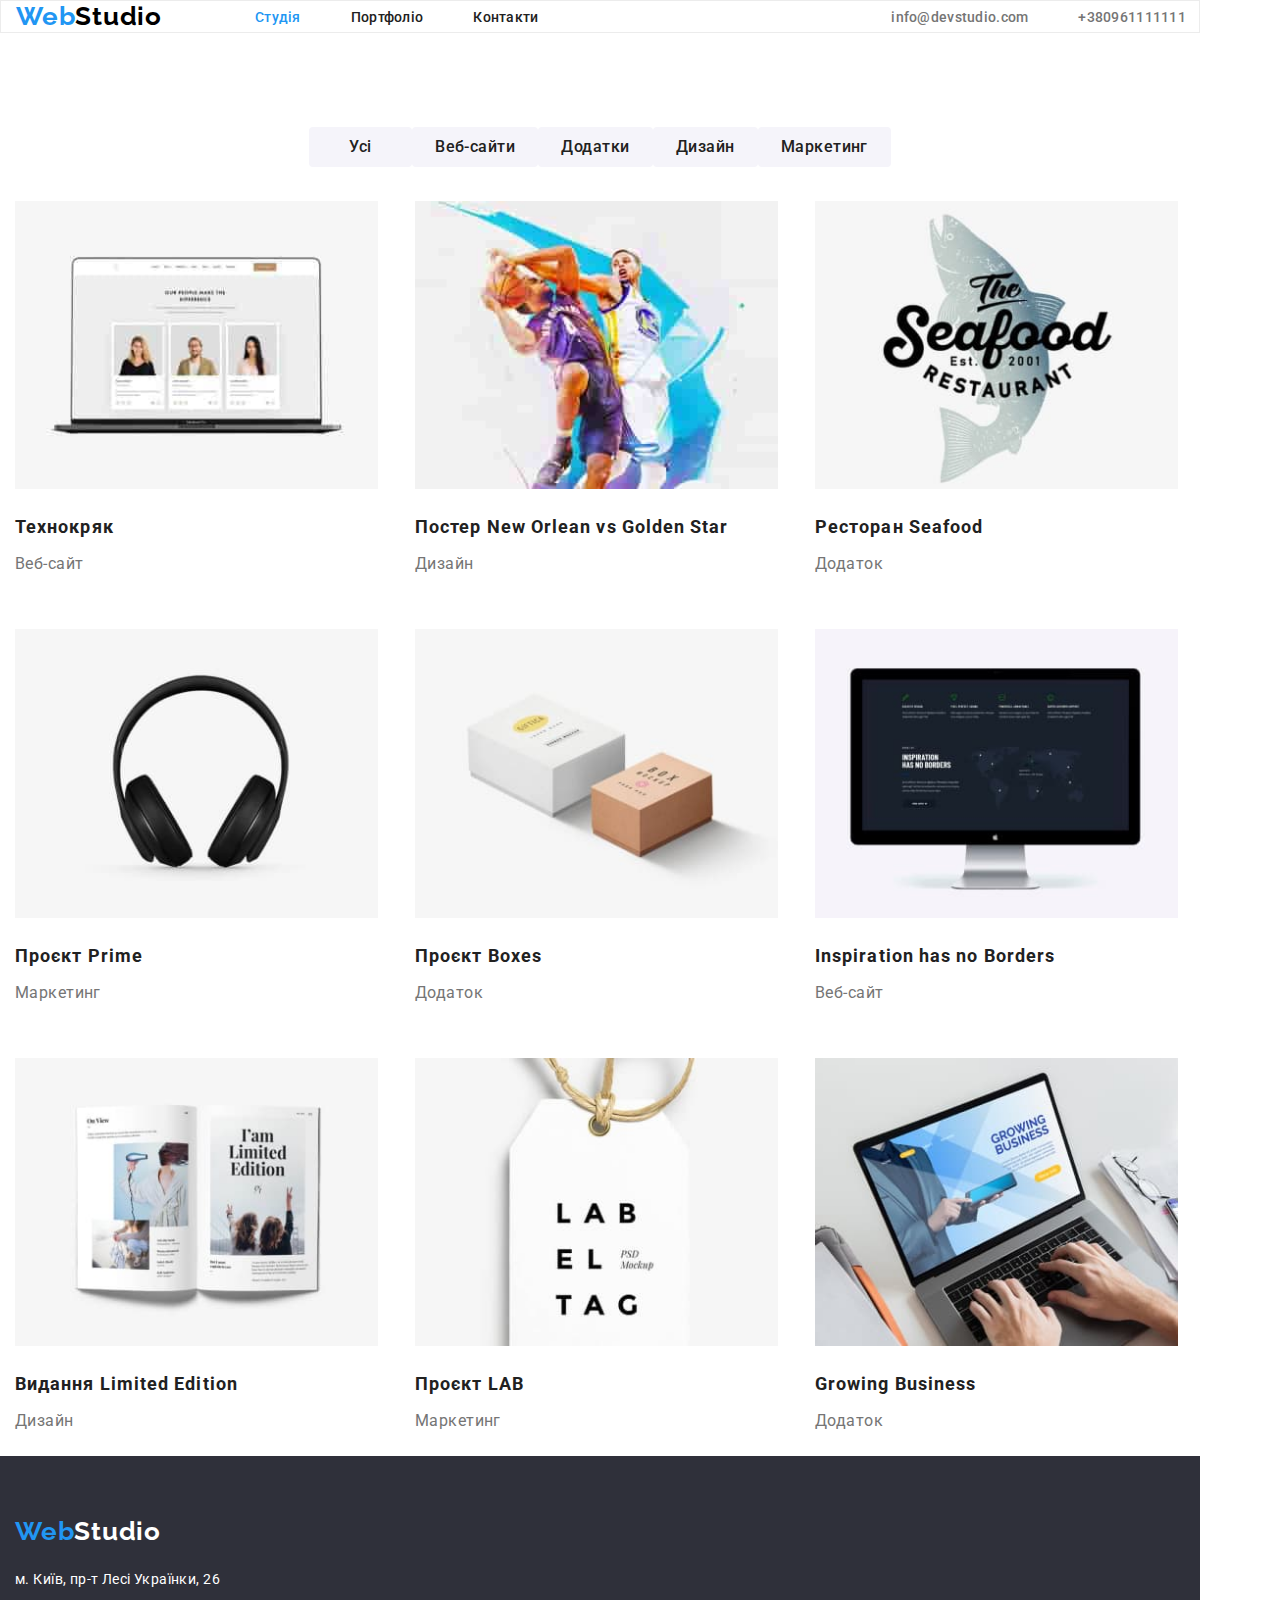
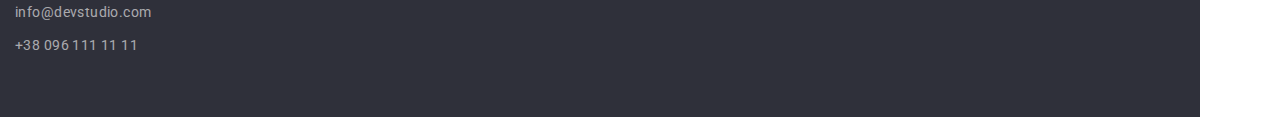
==== commit 5e474bb5: "markup3" ====
--- a/portfolio.html
+++ b/portfolio.html
@@ -137,7 +137,7 @@
           <img class="img" src="images/portfolio/img9.jpg" alt="робочій процесс за ноутбуком" width="370"
             height="294" />
             <div>
-          <h2 class="heading" lang="en">Growing Business</h2>
+          <h2 class="portfolio-heading" lang="en">Growing Business</h2>
           <p class="portfolio-desc">Додаток</p>
           </div>
         </li>
--- a/css/styles.css
+++ b/css/styles.css
@@ -118,7 +118,6 @@
 
 
 .hero{
-    width: 1200px;
     background-color: var(--hero-cl);
     text-align: center;
     padding-top: 200px;
@@ -206,14 +205,15 @@
 }
 /* about */
 .about{
-    width: 1200px;
+    padding-top: 0;
+    padding-bottom: 94px;
+
+}
+.about-title{
+    margin-top: 0;
+    margin-bottom: 0;
     padding-top: 94px;
-    padding-bottom: 94px;
-
-}
-.about-title{
-    margin-top: 0;
-    margin-bottom: 50px;
+    padding-bottom: 50px;
     font-size: 36px;
     line-height: calc(42 / 36);
     color: var(--main-text-cl);
@@ -222,6 +222,7 @@
 }
 .about-list{
     display: flex;
+    padding-top: 0;
 }  
 .about-item {
     margin-right: 30px;
@@ -279,7 +280,6 @@
     }
 /* footer */
 .footer{
-    width: 1200px;
     padding-top: 60px;
     padding-bottom: 60px;
     background-color:var(--footer-cl) ;
@@ -364,16 +364,7 @@
     display: flex;
     flex-wrap: wrap;
  }
-  .flex-container {
-    width: 1200px;
-    margin-left: auto;
-    margin-right: auto;
-    display: flex;
-    flex-wrap: wrap;
-    padding-left: 15px;
-    padding-right: 15px;
-    margin-bottom: 94px;
-  }
+  
  .portfolio-item{
     width: 363px;
     margin-right: 37px;
@@ -399,7 +390,7 @@
  }
  .portfolio-desc{
     margin-top: 0;
-   margin-bottom: 20px;
+    margin-bottom: 20px;
     font-style: normal;
     font-weight: 400;
     font-size: 16px;
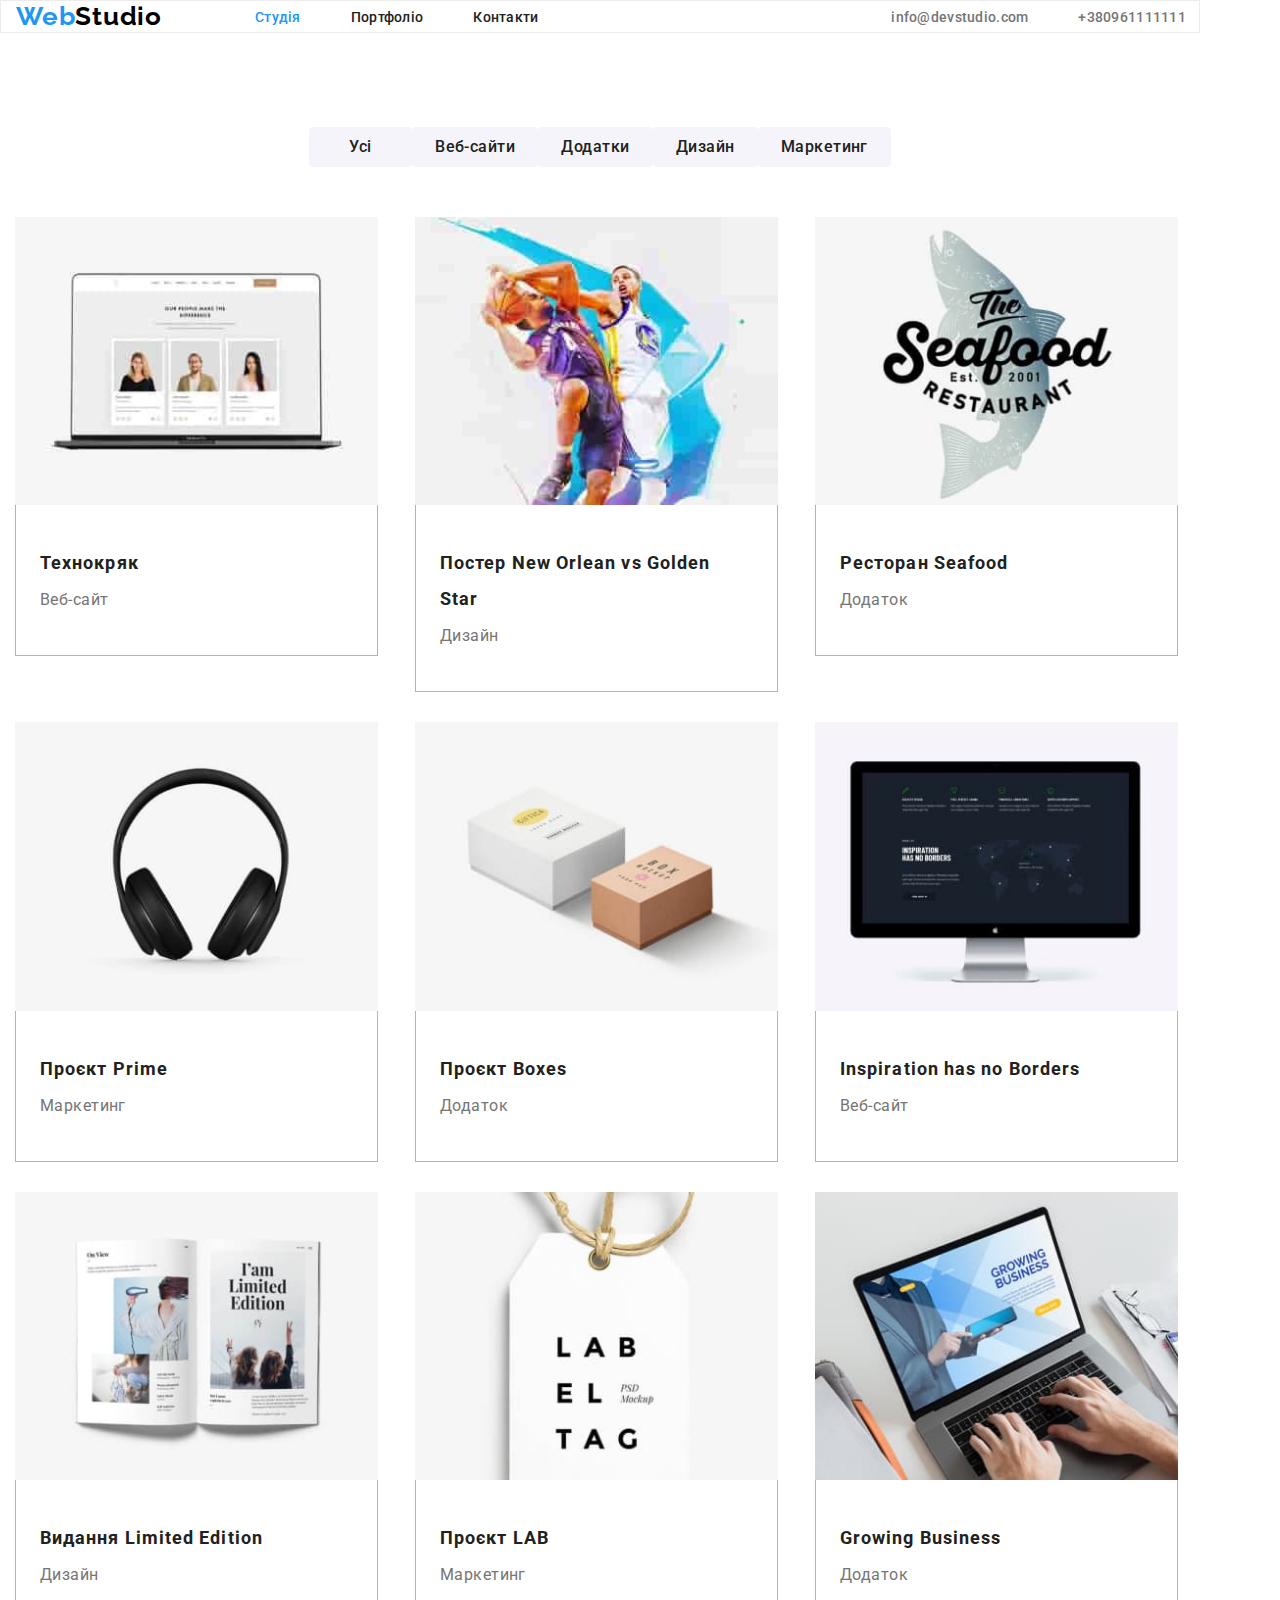
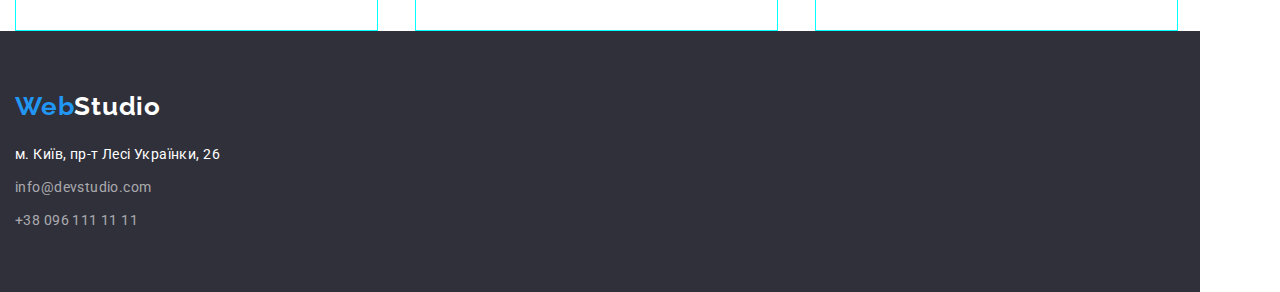
==== commit 215ab9a4: "card bord" ====
--- a/portfolio.html
+++ b/portfolio.html
@@ -44,8 +44,8 @@
         </li>
         <li class="contacts-item"><a class="link" href="tel:+380961111111">+380961111111</a></li>
       </ul>
+        </div>
     </header>
-    </div>
   <main class="main">
     <section class="portfolio">
       <div class="container">
@@ -60,7 +60,7 @@
       <ul class="portfolio-list list">
         <li class="portfolio-item">
           <img class="img" src="./images/portfolio/img1.jpg" alt="три робітники" width="370" height="294" />
-          <div>
+          <div class="text-card">
           <h2 class="portfolio-heading">Технокряк</h2>
           <p class="portfolio-desc">Веб-сайт</p>
           </div>
@@ -68,9 +68,8 @@
         <li class="portfolio-item">
           <img class="img" src="./images/portfolio/img2.jpg" alt="постер з двома баскетболістами" width="370"
             height="294" />
-              <div>
-          <h2 class="portfolio-heading">Постер <span lang="en">
-              New Orlean vs Golden Star
+              <div class="text-card">
+          <h2 class="portfolio-heading">Постер <span lang="en">New Orlean vs Golden Star
             </span>
           </h2>
           <p class="portfolio-desc">Дизайн</p>
@@ -78,7 +77,7 @@
         </li>
         <li class="portfolio-item">
           <img class="img" src="./images/portfolio/img3.jpg" alt="лого рибного ресторану" width="370" height="294" />
-          <div>
+          <div class="text-card">
           <h2 class="portfolio-heading">Ресторан<span lang="en">
               Seafood
             </span>
@@ -88,7 +87,7 @@
         </li>
         <li class="portfolio-item">
           <img class="img" src="./images/portfolio/img4.jpg" alt="навушники" width="370" height="294" />
-          <div>
+          <div class="text-card">
           <h2 class="portfolio-heading">Проєкт<span lang="en">
               Prime
             </span></h2>
@@ -97,7 +96,7 @@
         </li>
         <li class="portfolio-item">
           <img class="img" src="./images/portfolio/img5.jpg" alt="дві кортонні коробки" width="370" height="294" />
-          <div>
+          <div class="text-card">
           <h2 class="portfolio-heading">Проєкт<span lang="en">
               Boxes
             </span>
@@ -108,14 +107,14 @@
         </li>
         <li class="portfolio-item">
           <img class="img" src="./images/portfolio/img6.jpg" alt="монітор" width="370" height="294" />
-          <div>
+          <div class="text-card">
           <h2 class="portfolio-heading" lang="en">Inspiration has no Borders</h2>
           <p class="portfolio-desc">Веб-сайт</p>
           </div>
         </li>
         <li class="portfolio-item">
           <img class="img" src="./images/portfolio/img7.jpg" alt="відкрита книга" width="370" height="294" />
-          <div>
+         <div class="text-card">
           <h2 class="portfolio-heading">Видання<span lang="en">
               Limited Edition
             </span>
@@ -125,7 +124,7 @@
         </li>
         <li class="portfolio-item">
           <img class="img" src="./images/portfolio/img8.jpg" alt="табличка з логотипом" width="370" height="294" />
-          <div>
+          <div class="text-card">
           <h2 class="portfolio-heading">Проєкт<span lang="en">
               LAB
             </span>
@@ -136,7 +135,7 @@
         <li class="portfolio-item">
           <img class="img" src="images/portfolio/img9.jpg" alt="робочій процесс за ноутбуком" width="370"
             height="294" />
-            <div>
+            <div class="text-card">
           <h2 class="portfolio-heading" lang="en">Growing Business</h2>
           <p class="portfolio-desc">Додаток</p>
           </div>
--- a/css/styles.css
+++ b/css/styles.css
@@ -16,6 +16,7 @@
 /* logo color */
 --accent-cl:rgba( 33, 150, 243, 1);
 --logo-cl:rgba(0, 0, 0, 1);
+--gap:30px;
 /* others */
 }
 
@@ -31,7 +32,14 @@
     color: currentcolor;
     text-decoration: none;
 }
-
+h1,
+h2,
+h3,
+h4,
+h5,
+h6{
+    margin: 0;
+}
 .list {
     list-style: none;
     padding: 0;
@@ -125,7 +133,6 @@
 }
 
 .hero-title{
-    margin-top: 0;
     font-size: 44px;
     line-height: calc(60 / 44);
     color: var(--title-cl);
@@ -172,18 +179,19 @@
         margin: -1px;
     }
 .features{
-    
-}
+} 
 
 .features-list{
     display: flex;
     padding-top: 94px;
-}
+   
+}
+/* flex-basis: calc((100%-3*var(--gap))/4); */
 .features-item{
-    margin-right: 30px;
+margin-right: 30px;
 }
  .features-item:nth-child(4n){
-    margin-right: 0;
+
 }
 
 .features-subtitle{
@@ -192,7 +200,6 @@
     color: var(--main-text-cl);
     font-weight: 700;
     text-transform:uppercase;
-    margin-top: 0;
     margin-bottom: 10px;
 }
     
@@ -200,8 +207,7 @@
     font-size: 14px;
     line-height: calc(24 / 14);
     color: var(--link-cl);
-    margin-top: 0;
-    margin-bottom: 0px;
+    
 }
 /* about */
 .about{
@@ -210,7 +216,6 @@
 
 }
 .about-title{
-    margin-top: 0;
     margin-bottom: 0;
     padding-top: 94px;
     padding-bottom: 50px;
@@ -244,7 +249,6 @@
     font-weight: 700;
     text-align: center;
     margin-bottom: 50px;
-    margin-top: 0;
 }
 .team-list{
     display: flex;
@@ -271,7 +275,6 @@
     text-align: center;
 }
 .team-aside{ 
-    margin-top: 0;
     margin-bottom: 30px;
     font-size: 16px;
     line-height: calc(19 / 16);
@@ -334,7 +337,7 @@
     cursor: pointer;
     justify-content: center;
     padding-top: 94px;
-    padding-bottom: 34px;
+    padding-bottom: 50px;
 } 
 
  .portfolio-btn{
@@ -371,6 +374,12 @@
     margin-bottom: 30px;
     
     
+ }
+ .text-card{
+    padding: 20px 24px;
+    border: 1px solid aqua;
+    border-top: 0;
+
  }
  .portfolio-item:nth-child( 3n ){
     margin-right: 0px;
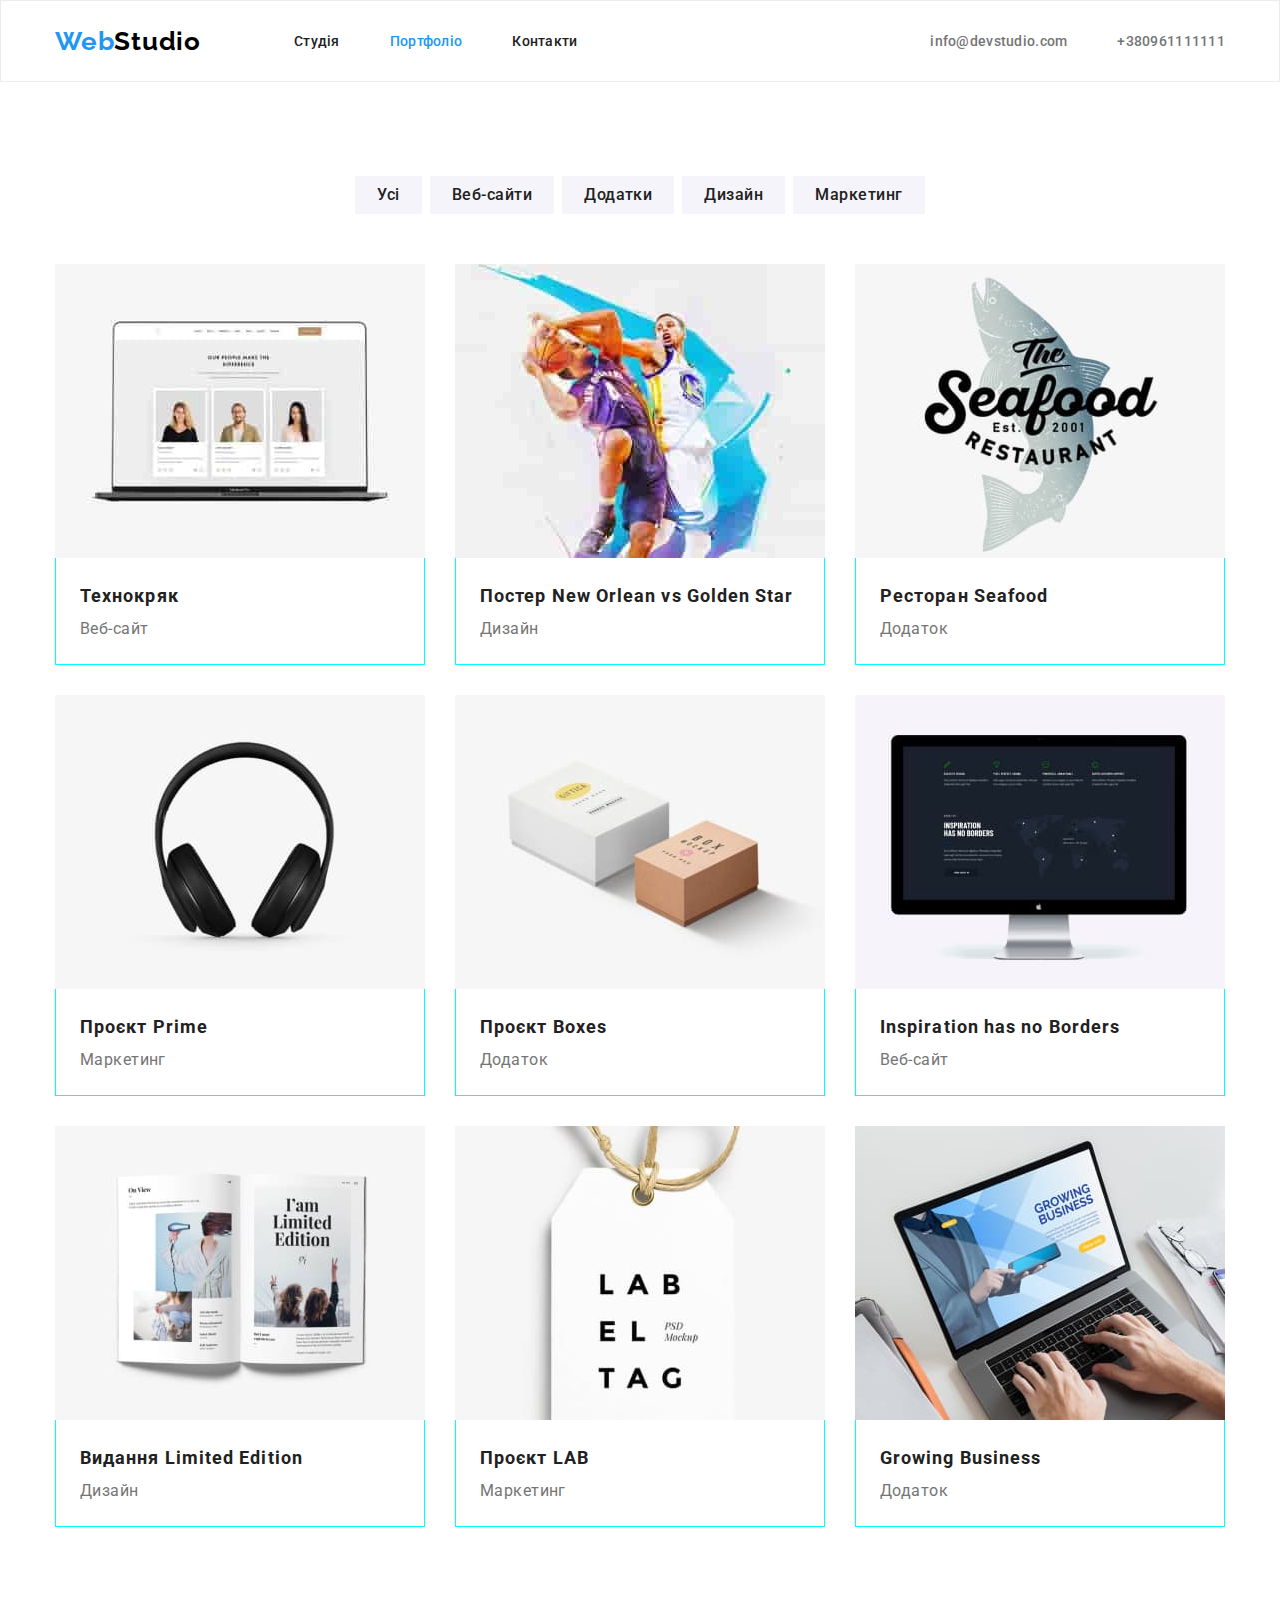
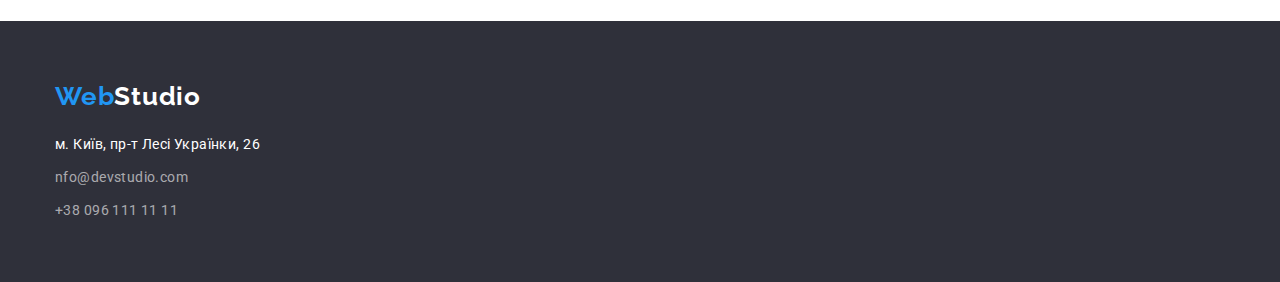
==== commit 3c9a617c: "fixing homework mistakes" ====
--- a/portfolio.html
+++ b/portfolio.html
@@ -17,7 +17,7 @@
     />
     <link rel="stylesheet" href="./css/styles.css" />
   </head>
-  <body class=" page">
+  <body class="page">
     <header class="header">
       <div class="container main-nav">
       <a lang="en" class="logo" href="./index.html" target="_self" rel="noopener noreferrer">
@@ -26,16 +26,16 @@
       <nav class="nav">
         <ul class="nav-list list">
           <li class="nav-item">
-            <a class="link current" href="./index.html" target="_self" rel="noopener noreferrer">
+            <a class="link nav-link" href="./index.html" target="_self" rel="noopener noreferrer">
               Студія
             </a>
           </li>
           <li class="nav-item">
-            <a class="link" href="./portfolio.html" target="_self" rel="noopener noreferrer">
+            <a class="link current nav-link" href="./portfolio.html" target="_self" rel="noopener noreferrer">
               Портфоліо
             </a>
           </li>
-          <li class="nav-item"><a class="link" href="#">Контакти</a></li>
+          <li class="nav-item"><a class="link nav-link" href="#">Контакти</a></li>
         </ul>
       </nav>
       <ul class="header-contacts list">
@@ -44,7 +44,7 @@
         </li>
         <li class="contacts-item"><a class="link" href="tel:+380961111111">+380961111111</a></li>
       </ul>
-        </div>
+         </div>
     </header>
   <main class="main">
     <section class="portfolio">
@@ -144,24 +144,34 @@
     </div>
     </section>
   </main>
-  <footer class="footer container">
-    <a lang="en" class="logo" href="./index.html" target="_self" rel="noopener noreferrer">
-      Web<span class="logo-footer">Studio</span></a>
-    <address class="contacts-adress">
-      <ul class="address-list list">
-        <li class="address-item">
-          <a class="link" href="https://goo.gl/maps/aSpXMpWNMVP75BuT6" target="_blank" rel="noopener no referrer"> м.
-            Київ, пр-т Лесі Українки, 26</a>
-        </li>
-        <li class="address-item-com">
-          <a class="link" href="mailto:info@devstudio.com">info@devstudio.com</a>
-        </li>
-        <li class="address-item-tel">
-          <a class="link" href="tel:+380961111111">+38 096 111 11 11</a>
-        </li>
-      </ul>
-    </address>
-  </footer>
+
+    <footer class="footer">
+      <div class="container">
+      <a lang="en" class="logo" href="./index.html" target="_self" rel="noopener noreferrer">
+        Web<span class="logo-footer">Studio</span>
+      </a>
+      <address class="adress">
+        <ul class="address-list list">
+          <li class="address-item">
+            <a
+              class="link"
+              href="https://goo.gl/maps/aSpXMpWNMVP75BuT6"
+              target="_blank"
+              rel="noopener no referrer"
+            >
+              м. Київ, пр-т Лесі Українки, 26
+            </a>
+          </li>
+          <li class="address-item-com">
+            <a class="link" href="mailto:info@devstudio.com">nfo@devstudio.com</a>
+          </li>
+          <li class="address-item-tel">
+            <a class="link" href="tel:+380961111111">+38 096 111 11 11</a>
+          </li>
+        </ul>
+      </address>
+      </div>
+    </footer>
 </body>
 
 </html>--- a/css/styles.css
+++ b/css/styles.css
@@ -21,7 +21,6 @@
 }
 
 body {
-    width: 1200px;
     font-size: 14px;
     font-family:var(--main-font);
     letter-spacing: 0.03em;
@@ -37,7 +36,8 @@
 h3,
 h4,
 h5,
-h6{
+h6,
+p{
     margin: 0;
 }
 .list {
@@ -100,13 +100,18 @@
     color: var(--accent-cl);
 }
 .nav-item{
-    display: block;
+    
     font-size: 14px;
     line-height: calc(16 / 14);
     color: var(--main-text-cl);
     font-weight: 500;
     letter-spacing: 0.02em;
 }
+.nav-link{
+    display: inline-block;
+    padding-top: 32px;
+    padding-bottom: 32px;
+}
 .header-contacts {
     display: flex;
     margin-left:auto;
@@ -116,16 +121,19 @@
     margin-right: 50px;
 }
 .contacts-item{
+    padding-top: 32px;
+    padding-bottom: 32px;
     font-size: 14px;
     line-height: calc(16 / 14);
     font-weight: 500;
     letter-spacing: 0.02em;}
 .main{
-    width: 1200px;
+
 }
 
 
 .hero{
+    
     background-color: var(--hero-cl);
     text-align: center;
     padding-top: 200px;
@@ -133,6 +141,9 @@
 }
 
 .hero-title{
+     width: 700px;
+    margin-left: auto;
+    margin-right: auto;
     font-size: 44px;
     line-height: calc(60 / 44);
     color: var(--title-cl);
@@ -179,19 +190,20 @@
         margin: -1px;
     }
 .features{
+    padding-top: 94px;
 } 
 
 .features-list{
     display: flex;
-    padding-top: 94px;
    
 }
 /* flex-basis: calc((100%-3*var(--gap))/4); */
 .features-item{
-margin-right: 30px;
+    margin-right: 30px;
+    width: 260px;
 }
  .features-item:nth-child(4n){
-
+margin-right: 0;
 }
 
 .features-subtitle{
@@ -204,6 +216,7 @@
 }
     
 .text{
+
     font-size: 14px;
     line-height: calc(24 / 14);
     color: var(--link-cl);
@@ -211,14 +224,12 @@
 }
 /* about */
 .about{
-    padding-top: 0;
+    padding-top: 94px;
     padding-bottom: 94px;
 
 }
 .about-title{
-    margin-bottom: 0;
-    padding-top: 94px;
-    padding-bottom: 50px;
+    margin-bottom: 50px;
     font-size: 36px;
     line-height: calc(42 / 36);
     color: var(--main-text-cl);
@@ -239,7 +250,7 @@
 /* our time */
 .team{
     background-color: var(--team-cl);
-   
+    padding-top: 94px;
     padding-bottom: 94px;
 }
 .team-title{
@@ -265,8 +276,10 @@
     margin-right: 0;
     width: 270px;
 }
+.cont-card{
+    padding: 30px;
+}
 .team-name{
-    margin-top: 30px;
     margin-bottom: 10px;
     font-size: 16px;
     line-height: calc(19 / 16);
@@ -275,7 +288,6 @@
     text-align: center;
 }
 .team-aside{ 
-    margin-bottom: 30px;
     font-size: 16px;
     line-height: calc(19 / 16);
     color: var(--link-cl);
@@ -300,10 +312,11 @@
 .footer .link:focus {
         color: var(--accent-cl);
     }
-.contacts-adress{}
-.address-list{}
+.adress{
+    margin-top: 20px;}
+.address-list{
+    }
 .address-item{
-    padding-top: 20px;
     font-size: 14px;
     line-height: calc(24 / 14);
     color: var(--title-cl);
@@ -311,7 +324,7 @@
     font-style: normal;
 }
 .address-item-com{
-    padding-top: 9px;
+    margin-top: 9px;
     color: var(--link-tel);
     font-style: normal;
     font-weight: 400;
@@ -320,7 +333,7 @@
     letter-spacing: 0.03em;
 }
 .address-item-tel{
-    padding-top: 9px;
+    margin-top: 9px;
     font-style: normal;
     font-weight: 400;
     font-size: 14px;
@@ -331,13 +344,16 @@
 
 
               /* portfolio*/
- .portfolio{}  
+ .portfolio{
+    padding-top: 94px;
+    padding-bottom: 94px;
+ }  
  .portfolio-button{
     display: flex;
     cursor: pointer;
     justify-content: center;
-    padding-top: 94px;
     padding-bottom: 50px;
+    gap:8px;
 } 
 
  .portfolio-btn{
@@ -350,46 +366,45 @@
     letter-spacing: 0.03em;
     cursor: pointer;
     text-align: center;
-    border-radius: 4px;
-    border: 1px solid transparent;
+    border: none;
     display: inline-block;
     padding: 6px 22px;
-    min-width: 103px;
  }
  .portfolio-btn:hover,
  .portfolio-btn:focus,
  .portfolio-btn:active{
     background-color: var(--accent-cl);
     color:var(--title-cl);
+    box-shadow: 0px 3px 1px rgba(0, 0, 0, 0.1), 0px 1px 2px rgba(0, 0, 0, 0.08), 0px 2px 2px rgba(0, 0, 0, 0.12);
  }
 
  .portfolio-list{
     display: flex;
     flex-wrap: wrap;
+    margin-right: -30px;
+    margin-bottom: -30px;
  }
   
  .portfolio-item{
-    width: 363px;
-    margin-right: 37px;
-    margin-bottom: 30px;
-    
-    
+    width: 370px; 
+    margin-right:30px;
+    margin-bottom:30px;
  }
  .text-card{
-    padding: 20px 24px;
+    padding:20px 24px;
     border: 1px solid aqua;
     border-top: 0;
 
  }
- .portfolio-item:nth-child( 3n ){
+ /* .portfolio-item:nth-child( 3n ){
     margin-right: 0px;
  }
  .portfolio-item:nth-last-child( -n+3){
     margin-bottom: 0;
- }
+ } */
  .portfolio-heading{
-    margin-top: 20px;
-    margin-bottom: 4px;
+    margin-top: 0px;
+    margin-bottom: 0px;
     font-style: normal;
     font-weight: 700;
     font-size: 18px;
@@ -399,7 +414,7 @@
  }
  .portfolio-desc{
     margin-top: 0;
-    margin-bottom: 20px;
+    margin-bottom: 0;
     font-style: normal;
     font-weight: 400;
     font-size: 16px;
